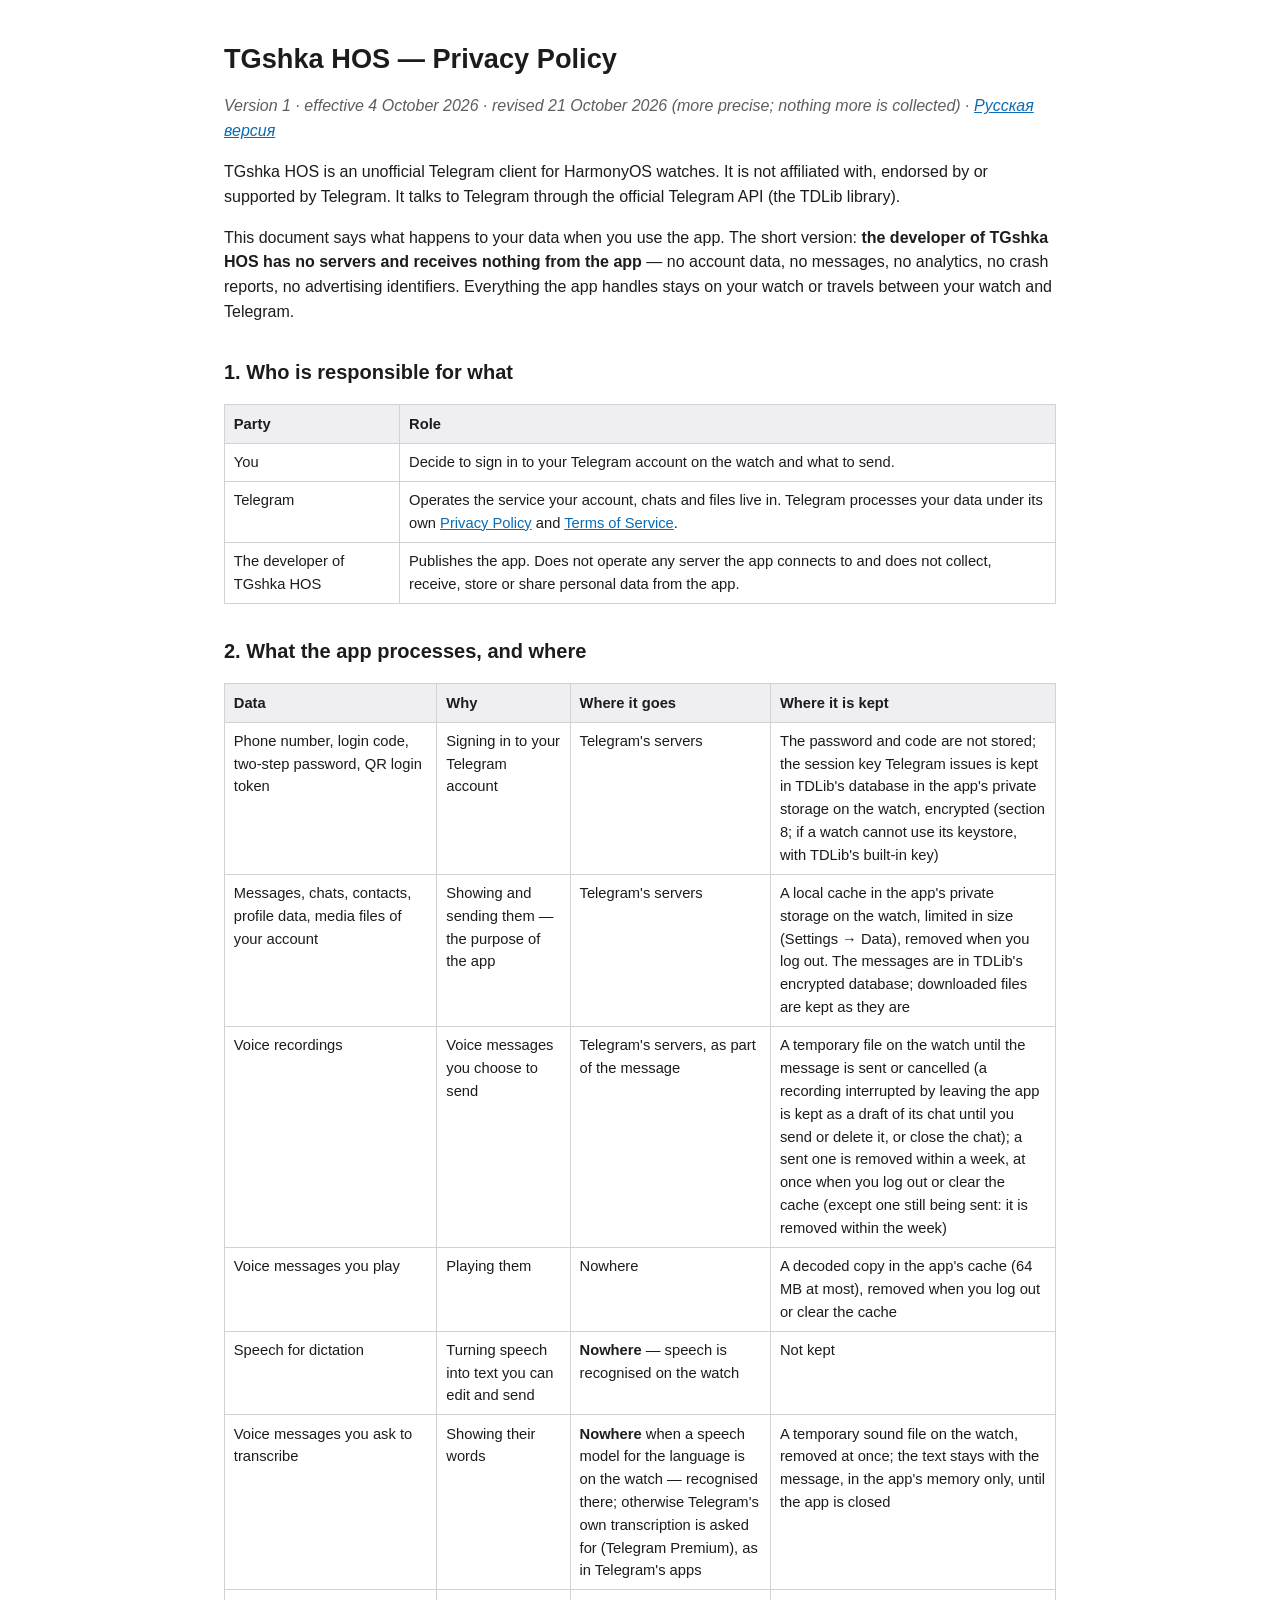
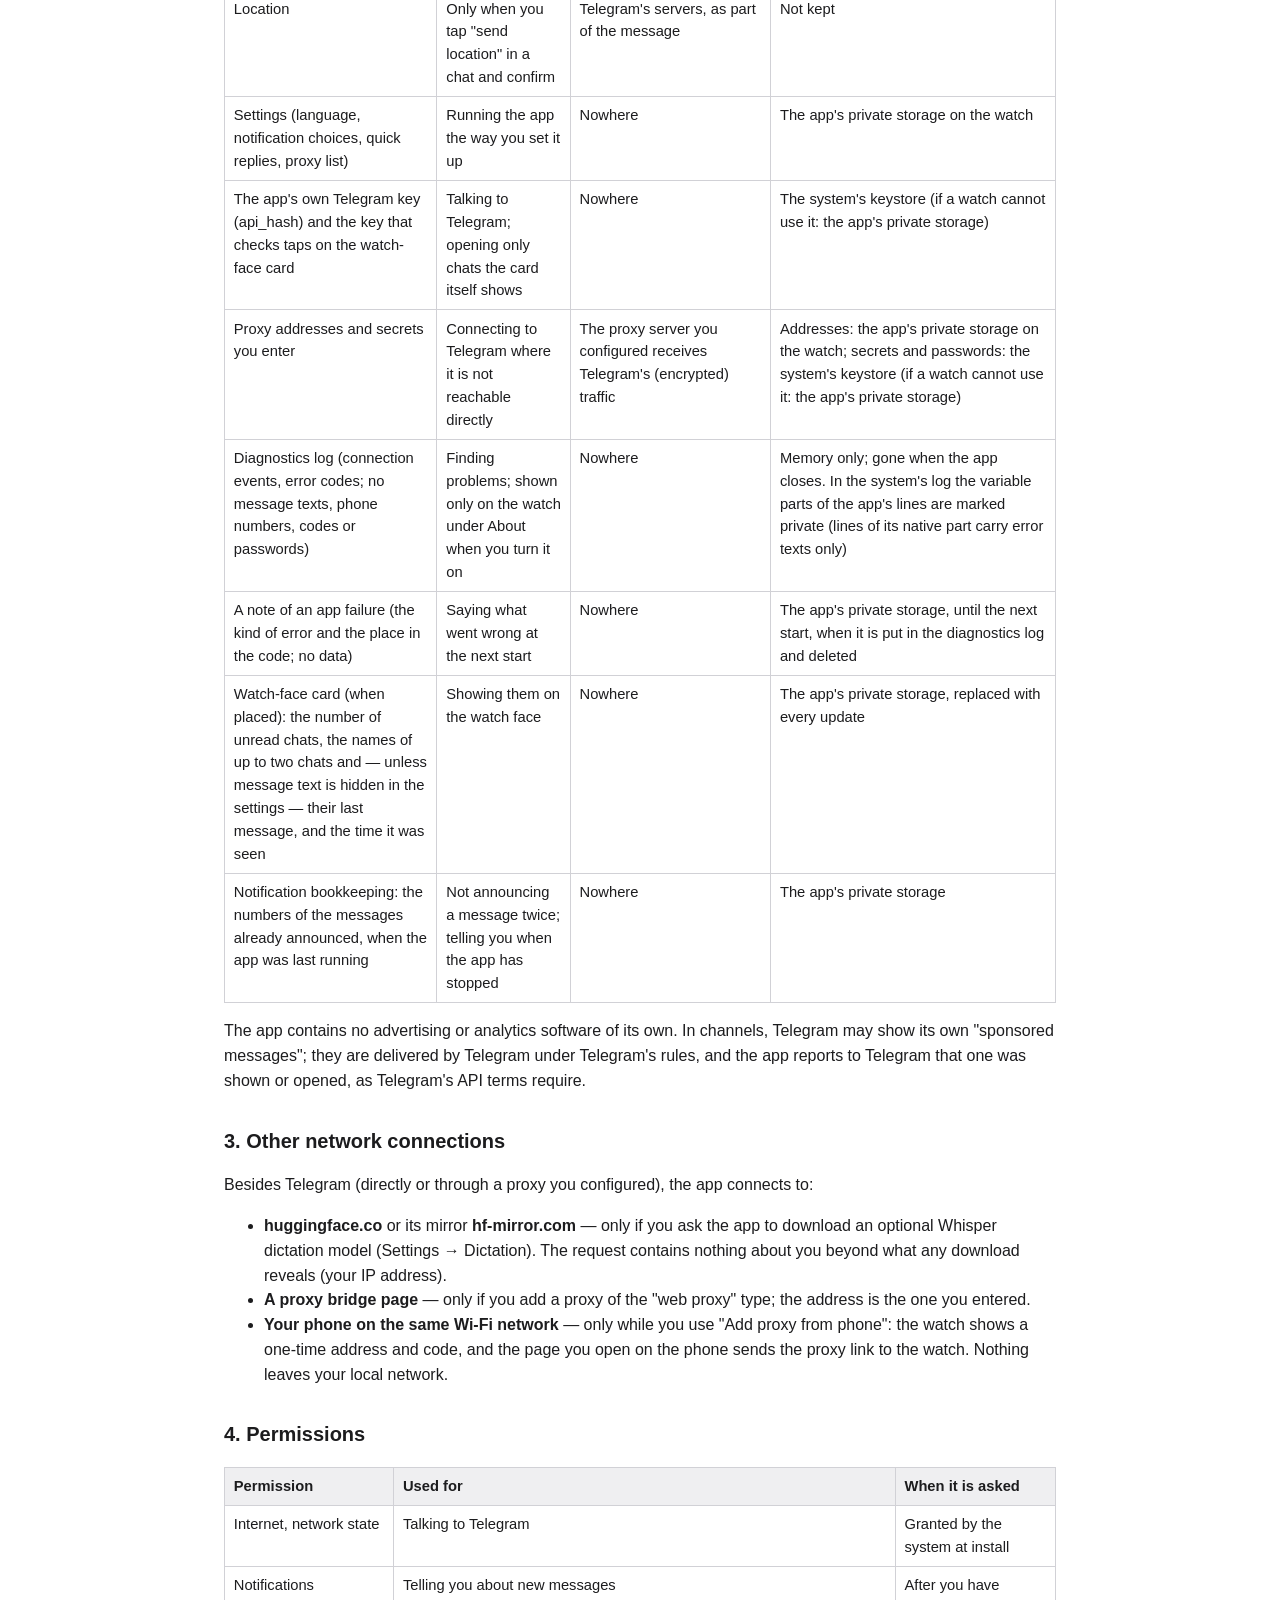
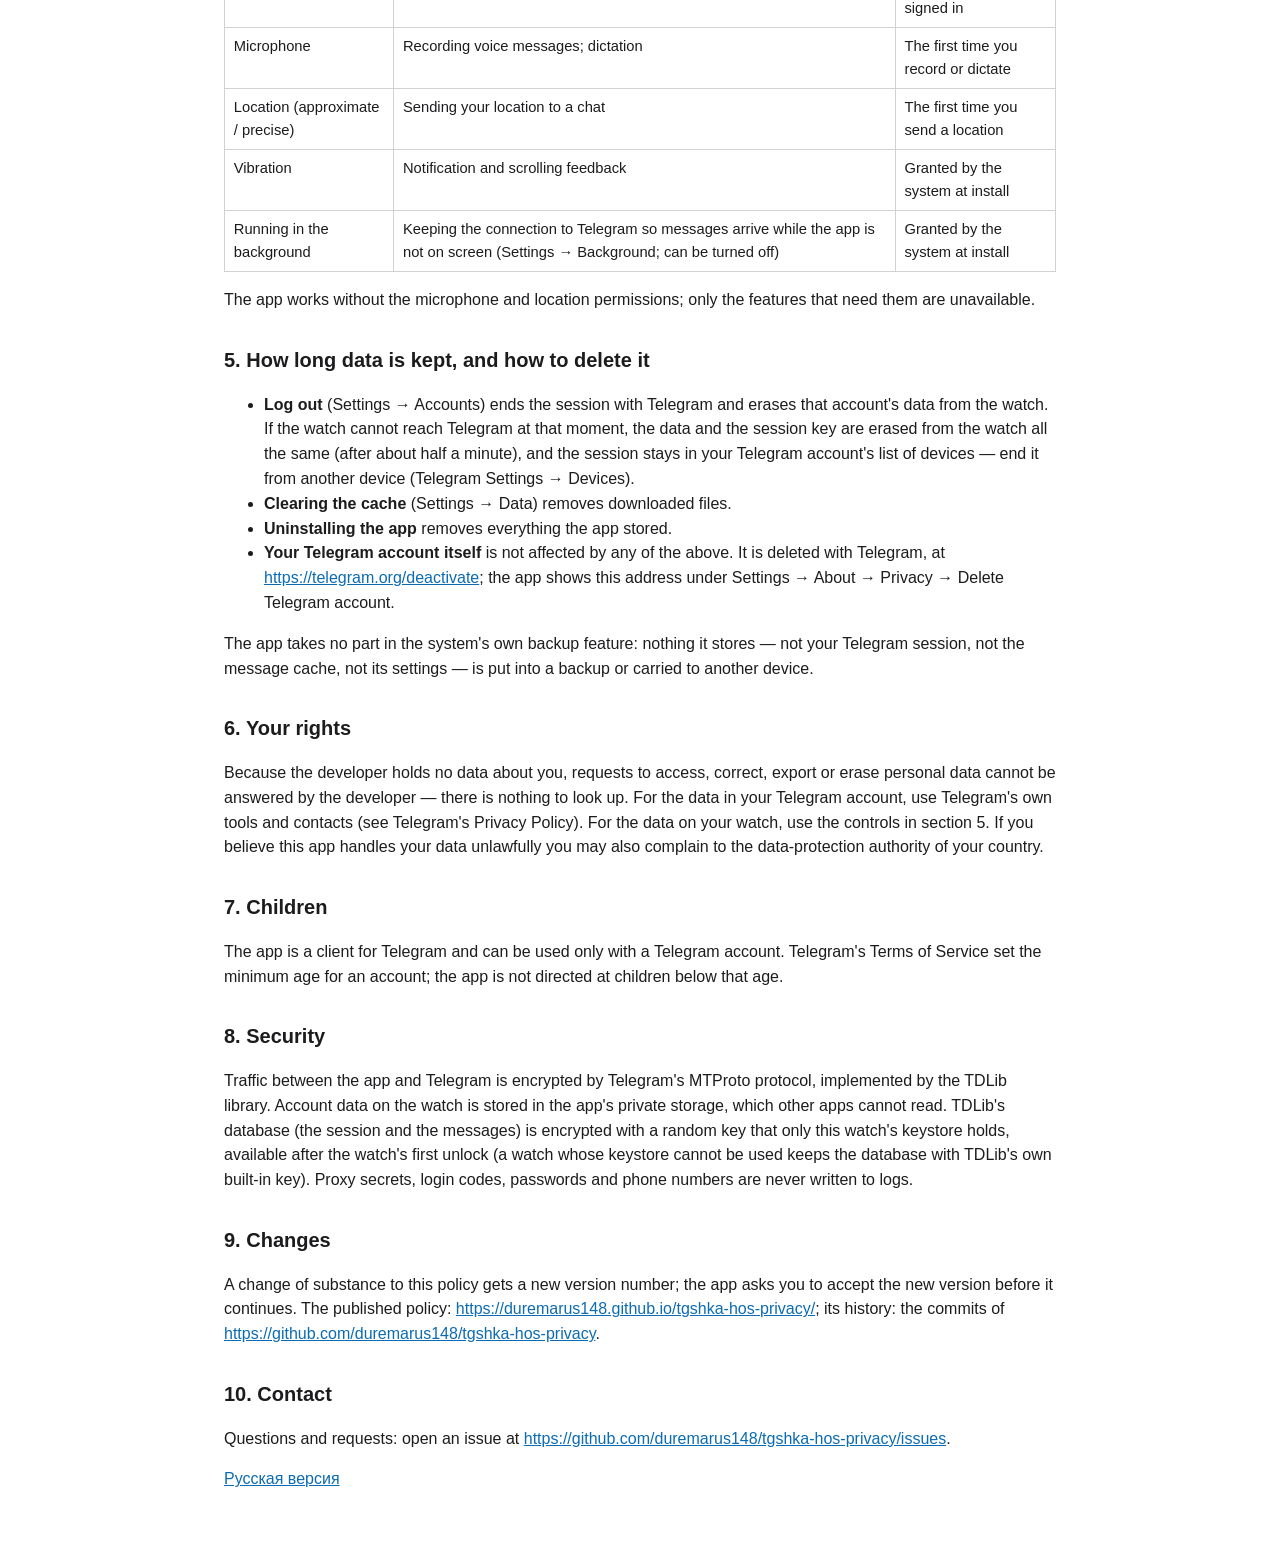
==== index.html @ d2ddaffc "Privacy policy of TGshka HOS, version 1 (revised 21 October 2026)" ====
<!doctype html>
<html lang="en">
<head>
<meta charset="utf-8">
<meta name="viewport" content="width=device-width, initial-scale=1">
<title>TGshka HOS — Privacy Policy</title>
<link rel="alternate" hreflang="ru" href="ru/">
<style>
:root { color-scheme: light dark; --fg: #1c1c1e; --bg: #ffffff; --muted: #5e5e62; --line: #d1d1d6; --link: #0b6bb3; }
@media (prefers-color-scheme: dark) { :root { --fg: #f2f2f7; --bg: #000000; --muted: #a0a0a5; --line: #3a3a3c; --link: #6ab3f3; } }
body { margin: 0; background: var(--bg); color: var(--fg); font: 16px/1.55 -apple-system, "Segoe UI", Roboto, "Noto Sans", sans-serif; }
main { max-width: 52rem; margin: 0 auto; padding: 1.5rem 1rem 3rem; }
h1 { font-size: 1.7rem; line-height: 1.25; } h2 { font-size: 1.25rem; margin-top: 2rem; }
a { color: var(--link); } .meta { color: var(--muted); }
.table { overflow-x: auto; } table { border-collapse: collapse; width: 100%; min-width: 34rem; font-size: 0.92rem; }
th, td { border: 1px solid var(--line); padding: 0.45rem 0.55rem; vertical-align: top; text-align: left; }
th { background: color-mix(in srgb, var(--line) 35%, transparent); }
</style>
</head>
<body>
<main>
<h1>TGshka HOS — Privacy Policy</h1>
<p class="meta"><em>Version 1 · effective 4 October 2026 · revised 21 October 2026 (more precise; nothing more is collected) · <a href="ru/">Русская версия</a></em></p>
<p>TGshka HOS is an unofficial Telegram client for HarmonyOS watches. It is not affiliated with, endorsed by or supported by Telegram. It talks to Telegram through the official Telegram API (the TDLib library).</p>
<p>This document says what happens to your data when you use the app. The short version: <strong>the developer of TGshka HOS has no servers and receives nothing from the app</strong> — no account data, no messages, no analytics, no crash reports, no advertising identifiers. Everything the app handles stays on your watch or travels between your watch and Telegram.</p>
<h2>1. Who is responsible for what</h2>
<div class="table"><table><thead><tr><th>Party</th><th>Role</th></tr></thead><tbody>
<tr><td>You</td><td>Decide to sign in to your Telegram account on the watch and what to send.</td></tr>
<tr><td>Telegram</td><td>Operates the service your account, chats and files live in. Telegram processes your data under its own <a href="https://telegram.org/privacy">Privacy Policy</a> and <a href="https://telegram.org/tos">Terms of Service</a>.</td></tr>
<tr><td>The developer of TGshka HOS</td><td>Publishes the app. Does not operate any server the app connects to and does not collect, receive, store or share personal data from the app.</td></tr>
</tbody></table></div>
<h2>2. What the app processes, and where</h2>
<div class="table"><table><thead><tr><th>Data</th><th>Why</th><th>Where it goes</th><th>Where it is kept</th></tr></thead><tbody>
<tr><td>Phone number, login code, two-step password, QR login token</td><td>Signing in to your Telegram account</td><td>Telegram's servers</td><td>The password and code are not stored; the session key Telegram issues is kept in TDLib's database in the app's private storage on the watch, encrypted (section 8; if a watch cannot use its keystore, with TDLib's built-in key)</td></tr>
<tr><td>Messages, chats, contacts, profile data, media files of your account</td><td>Showing and sending them — the purpose of the app</td><td>Telegram's servers</td><td>A local cache in the app's private storage on the watch, limited in size (Settings → Data), removed when you log out. The messages are in TDLib's encrypted database; downloaded files are kept as they are</td></tr>
<tr><td>Voice recordings</td><td>Voice messages you choose to send</td><td>Telegram's servers, as part of the message</td><td>A temporary file on the watch until the message is sent or cancelled (a recording interrupted by leaving the app is kept as a draft of its chat until you send or delete it, or close the chat); a sent one is removed within a week, at once when you log out or clear the cache (except one still being sent: it is removed within the week)</td></tr>
<tr><td>Voice messages you play</td><td>Playing them</td><td>Nowhere</td><td>A decoded copy in the app's cache (64 MB at most), removed when you log out or clear the cache</td></tr>
<tr><td>Speech for dictation</td><td>Turning speech into text you can edit and send</td><td><strong>Nowhere</strong> — speech is recognised on the watch</td><td>Not kept</td></tr>
<tr><td>Voice messages you ask to transcribe</td><td>Showing their words</td><td><strong>Nowhere</strong> when a speech model for the language is on the watch — recognised there; otherwise Telegram's own transcription is asked for (Telegram Premium), as in Telegram's apps</td><td>A temporary sound file on the watch, removed at once; the text stays with the message, in the app's memory only, until the app is closed</td></tr>
<tr><td>Location</td><td>Only when you tap "send location" in a chat and confirm</td><td>Telegram's servers, as part of the message</td><td>Not kept</td></tr>
<tr><td>Settings (language, notification choices, quick replies, proxy list)</td><td>Running the app the way you set it up</td><td>Nowhere</td><td>The app's private storage on the watch</td></tr>
<tr><td>The app's own Telegram key (api_hash) and the key that checks taps on the watch-face card</td><td>Talking to Telegram; opening only chats the card itself shows</td><td>Nowhere</td><td>The system's keystore (if a watch cannot use it: the app's private storage)</td></tr>
<tr><td>Proxy addresses and secrets you enter</td><td>Connecting to Telegram where it is not reachable directly</td><td>The proxy server you configured receives Telegram's (encrypted) traffic</td><td>Addresses: the app's private storage on the watch; secrets and passwords: the system's keystore (if a watch cannot use it: the app's private storage)</td></tr>
<tr><td>Diagnostics log (connection events, error codes; no message texts, phone numbers, codes or passwords)</td><td>Finding problems; shown only on the watch under About when you turn it on</td><td>Nowhere</td><td>Memory only; gone when the app closes. In the system's log the variable parts of the app's lines are marked private (lines of its native part carry error texts only)</td></tr>
<tr><td>A note of an app failure (the kind of error and the place in the code; no data)</td><td>Saying what went wrong at the next start</td><td>Nowhere</td><td>The app's private storage, until the next start, when it is put in the diagnostics log and deleted</td></tr>
<tr><td>Watch-face card (when placed): the number of unread chats, the names of up to two chats and — unless message text is hidden in the settings — their last message, and the time it was seen</td><td>Showing them on the watch face</td><td>Nowhere</td><td>The app's private storage, replaced with every update</td></tr>
<tr><td>Notification bookkeeping: the numbers of the messages already announced, when the app was last running</td><td>Not announcing a message twice; telling you when the app has stopped</td><td>Nowhere</td><td>The app's private storage</td></tr>
</tbody></table></div>
<p>The app contains no advertising or analytics software of its own. In channels, Telegram may show its own "sponsored messages"; they are delivered by Telegram under Telegram's rules, and the app reports to Telegram that one was shown or opened, as Telegram's API terms require.</p>
<h2>3. Other network connections</h2>
<p>Besides Telegram (directly or through a proxy you configured), the app connects to:</p>
<ul><li><strong>huggingface.co</strong> or its mirror <strong>hf-mirror.com</strong> — only if you ask the app to download an optional Whisper dictation model (Settings → Dictation). The request contains nothing about you beyond what any download reveals (your IP address).</li><li><strong>A proxy bridge page</strong> — only if you add a proxy of the "web proxy" type; the address is the one you entered.</li><li><strong>Your phone on the same Wi-Fi network</strong> — only while you use "Add proxy from phone": the watch shows a one-time address and code, and the page you open on the phone sends the proxy link to the watch. Nothing leaves your local network.</li></ul>
<h2>4. Permissions</h2>
<div class="table"><table><thead><tr><th>Permission</th><th>Used for</th><th>When it is asked</th></tr></thead><tbody>
<tr><td>Internet, network state</td><td>Talking to Telegram</td><td>Granted by the system at install</td></tr>
<tr><td>Notifications</td><td>Telling you about new messages</td><td>After you have signed in</td></tr>
<tr><td>Microphone</td><td>Recording voice messages; dictation</td><td>The first time you record or dictate</td></tr>
<tr><td>Location (approximate / precise)</td><td>Sending your location to a chat</td><td>The first time you send a location</td></tr>
<tr><td>Vibration</td><td>Notification and scrolling feedback</td><td>Granted by the system at install</td></tr>
<tr><td>Running in the background</td><td>Keeping the connection to Telegram so messages arrive while the app is not on screen (Settings → Background; can be turned off)</td><td>Granted by the system at install</td></tr>
</tbody></table></div>
<p>The app works without the microphone and location permissions; only the features that need them are unavailable.</p>
<h2>5. How long data is kept, and how to delete it</h2>
<ul><li><strong>Log out</strong> (Settings → Accounts) ends the session with Telegram and erases that account's data from the watch. If the watch cannot reach Telegram at that moment, the data and the session key are erased from the watch all the same (after about half a minute), and the session stays in your Telegram account's list of devices — end it from another device (Telegram Settings → Devices).</li><li><strong>Clearing the cache</strong> (Settings → Data) removes downloaded files.</li><li><strong>Uninstalling the app</strong> removes everything the app stored.</li><li><strong>Your Telegram account itself</strong> is not affected by any of the above. It is deleted with Telegram, at <a href="https://telegram.org/deactivate">https://telegram.org/deactivate</a>; the app shows this address under Settings → About → Privacy → Delete Telegram account.</li></ul>
<p>The app takes no part in the system's own backup feature: nothing it stores — not your Telegram session, not the message cache, not its settings — is put into a backup or carried to another device.</p>
<h2>6. Your rights</h2>
<p>Because the developer holds no data about you, requests to access, correct, export or erase personal data cannot be answered by the developer — there is nothing to look up. For the data in your Telegram account, use Telegram's own tools and contacts (see Telegram's Privacy Policy). For the data on your watch, use the controls in section 5. If you believe this app handles your data unlawfully you may also complain to the data-protection authority of your country.</p>
<h2>7. Children</h2>
<p>The app is a client for Telegram and can be used only with a Telegram account. Telegram's Terms of Service set the minimum age for an account; the app is not directed at children below that age.</p>
<h2>8. Security</h2>
<p>Traffic between the app and Telegram is encrypted by Telegram's MTProto protocol, implemented by the TDLib library. Account data on the watch is stored in the app's private storage, which other apps cannot read. TDLib's database (the session and the messages) is encrypted with a random key that only this watch's keystore holds, available after the watch's first unlock (a watch whose keystore cannot be used keeps the database with TDLib's own built-in key). Proxy secrets, login codes, passwords and phone numbers are never written to logs.</p>
<h2>9. Changes</h2>
<p>A change of substance to this policy gets a new version number; the app asks you to accept the new version before it continues. The published policy: <a href="https://duremarus148.github.io/tgshka-hos-privacy/">https://duremarus148.github.io/tgshka-hos-privacy/</a>; its history: the commits of <a href="https://github.com/duremarus148/tgshka-hos-privacy">https://github.com/duremarus148/tgshka-hos-privacy</a>.</p>
<h2>10. Contact</h2>
<p>Questions and requests: open an issue at <a href="https://github.com/duremarus148/tgshka-hos-privacy/issues">https://github.com/duremarus148/tgshka-hos-privacy/issues</a>.</p>
<p class="meta"><a href="ru/">Русская версия</a></p>
</main>
</body>
</html>
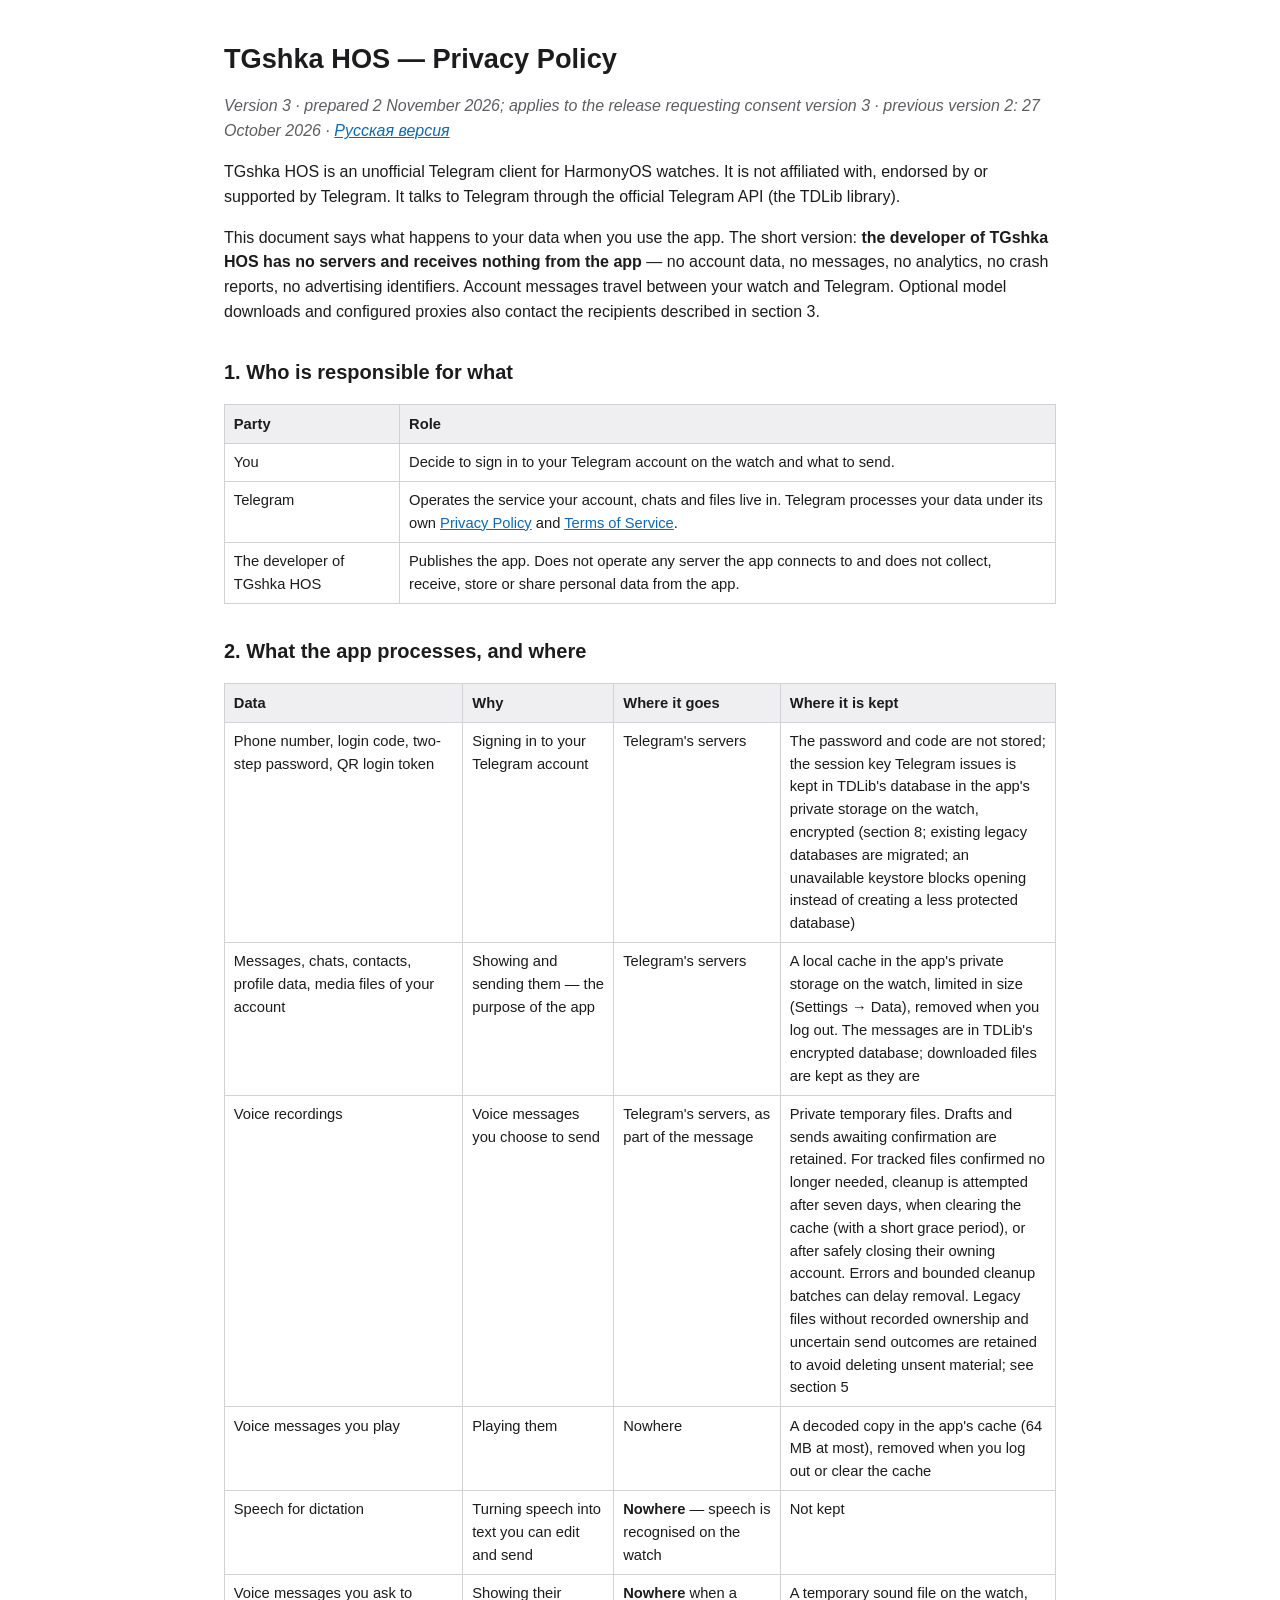
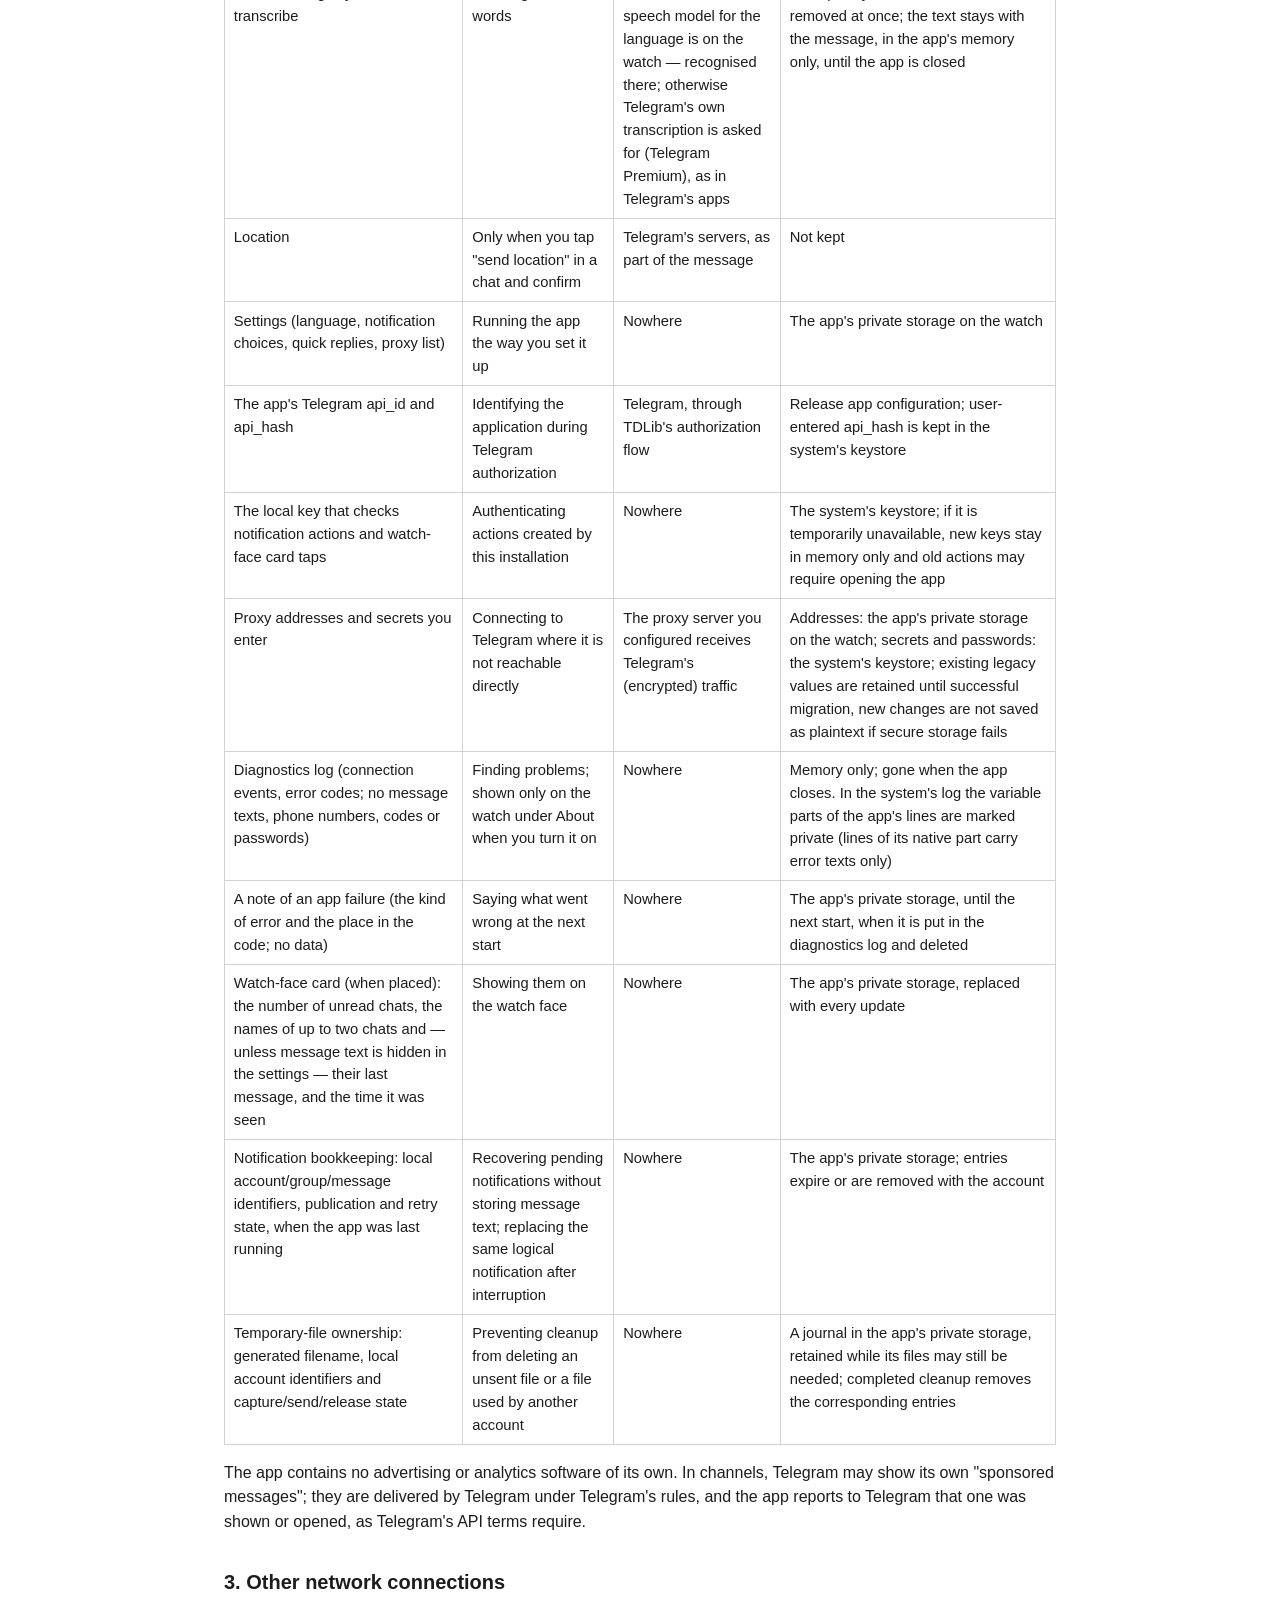
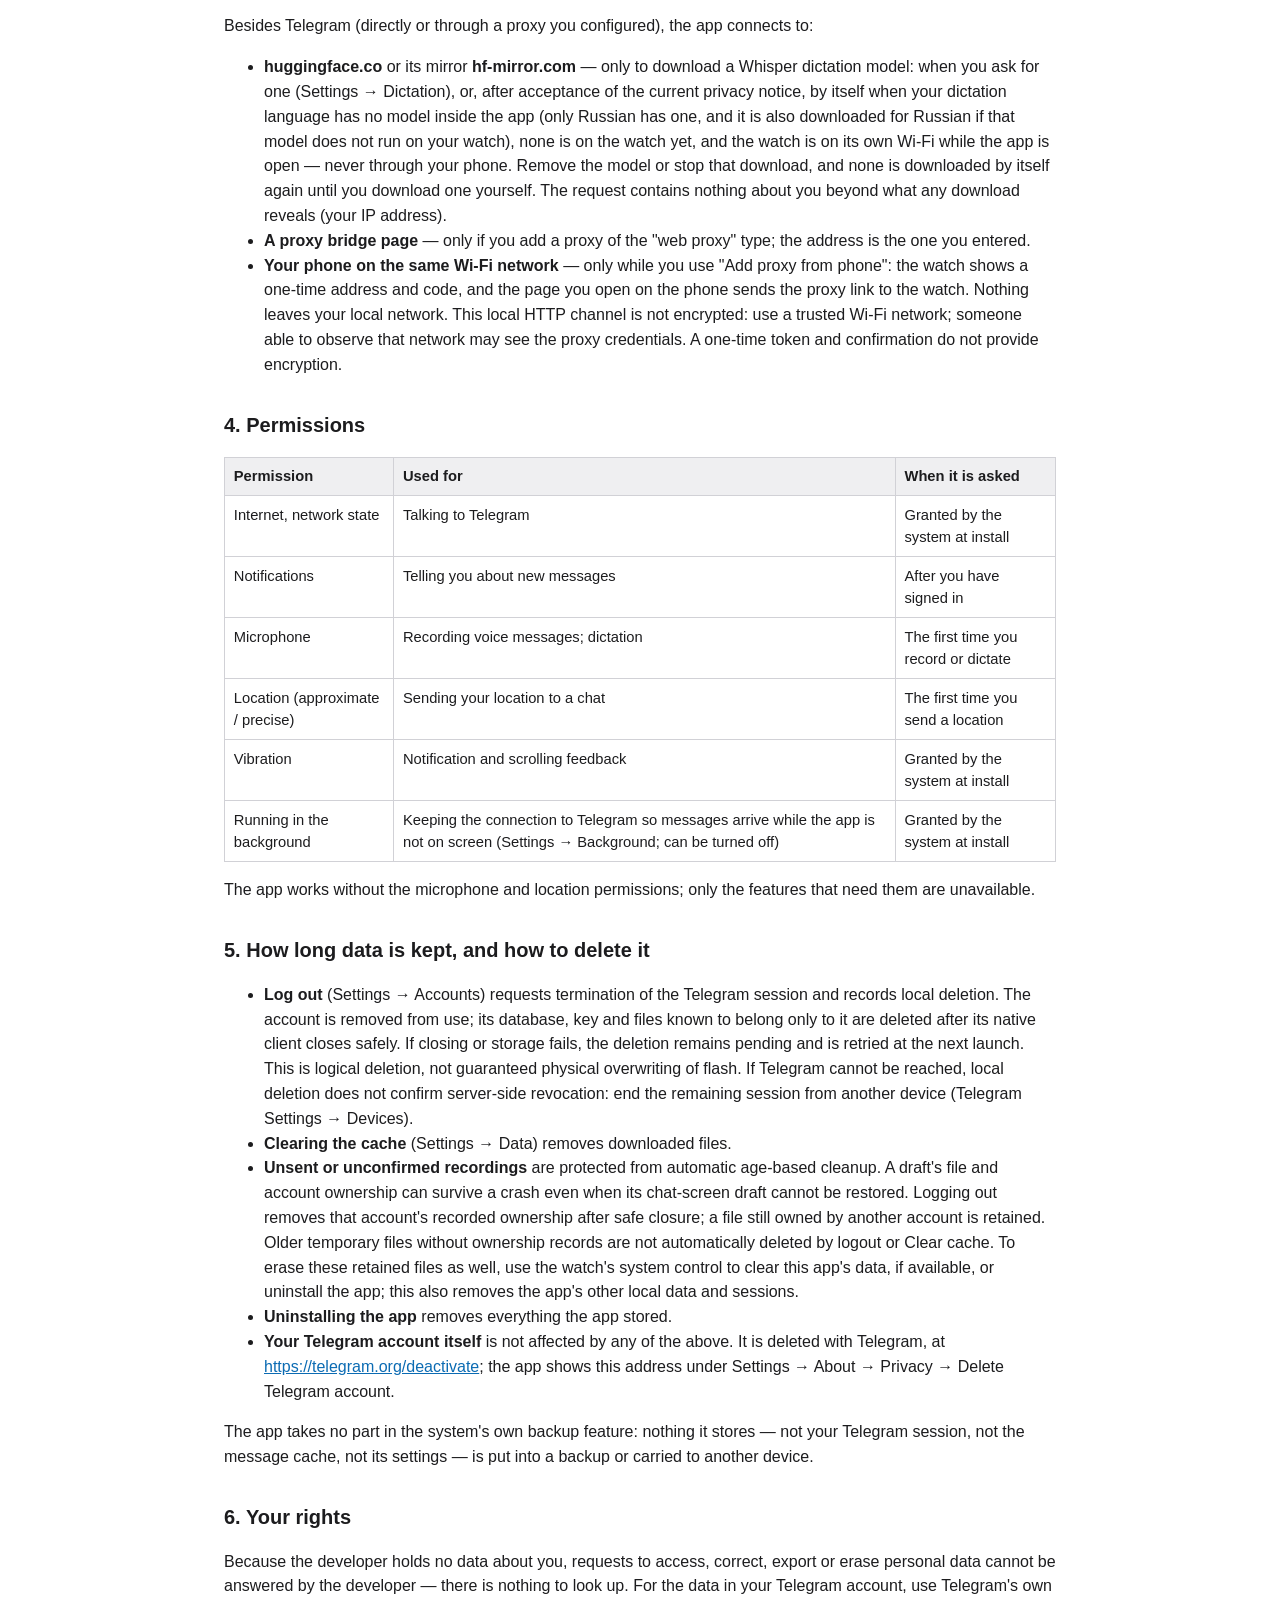
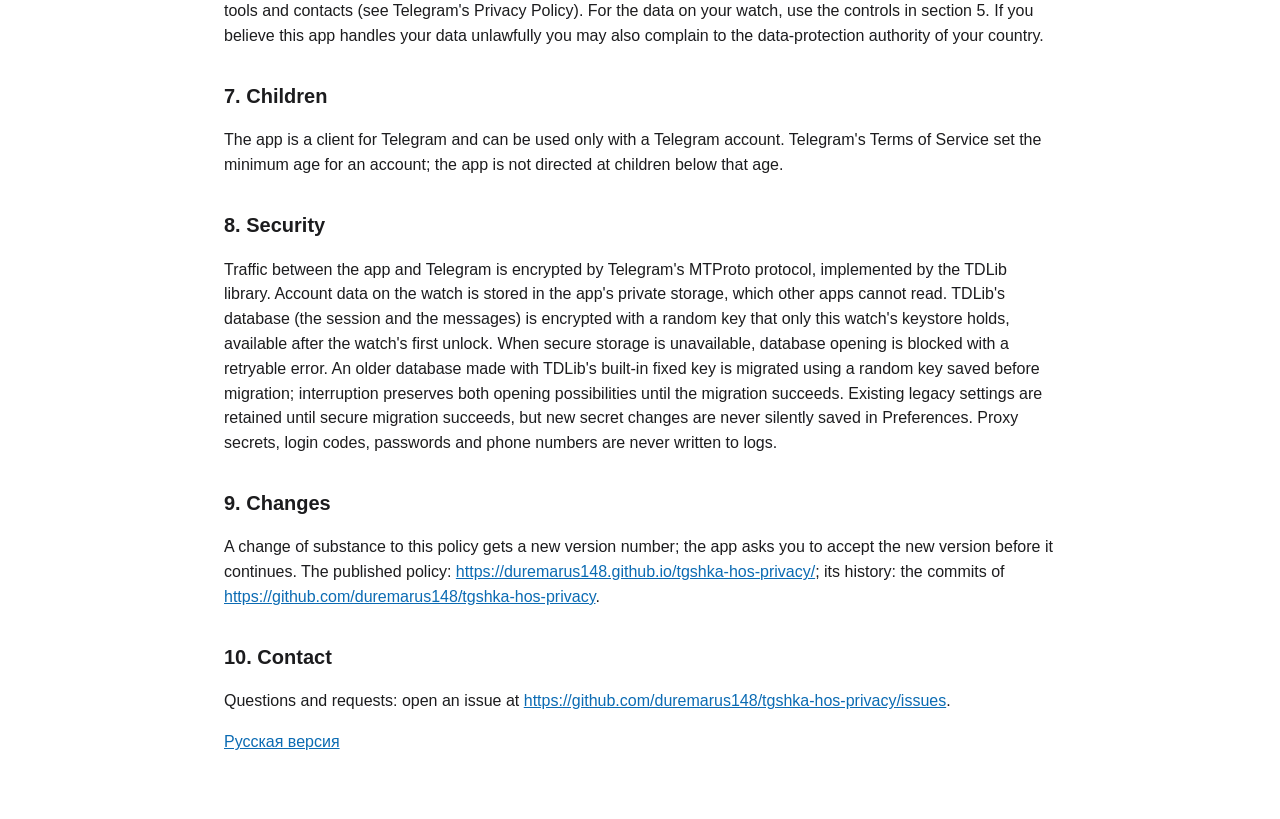
==== commit a0dcf0e2: "docs: align public privacy policy with canonical app version 3 Separate Telegram authentication data" ====
--- a/index.html
+++ b/index.html
@@ -20,9 +20,9 @@
 <body>
 <main>
 <h1>TGshka HOS — Privacy Policy</h1>
-<p class="meta"><em>Version 1 · effective 4 October 2026 · revised 21 October 2026 (more precise; nothing more is collected) · <a href="ru/">Русская версия</a></em></p>
+<p class="meta"><em>Version 3 · prepared 2 November 2026; applies to the release requesting consent version 3 · previous version 2: 27 October 2026 · <a href="ru/">Русская версия</a></em></p>
 <p>TGshka HOS is an unofficial Telegram client for HarmonyOS watches. It is not affiliated with, endorsed by or supported by Telegram. It talks to Telegram through the official Telegram API (the TDLib library).</p>
-<p>This document says what happens to your data when you use the app. The short version: <strong>the developer of TGshka HOS has no servers and receives nothing from the app</strong> — no account data, no messages, no analytics, no crash reports, no advertising identifiers. Everything the app handles stays on your watch or travels between your watch and Telegram.</p>
+<p>This document says what happens to your data when you use the app. The short version: <strong>the developer of TGshka HOS has no servers and receives nothing from the app</strong> — no account data, no messages, no analytics, no crash reports, no advertising identifiers. Account messages travel between your watch and Telegram. Optional model downloads and configured proxies also contact the recipients described in section 3.</p>
 <h2>1. Who is responsible for what</h2>
 <div class="table"><table><thead><tr><th>Party</th><th>Role</th></tr></thead><tbody>
 <tr><td>You</td><td>Decide to sign in to your Telegram account on the watch and what to send.</td></tr>
@@ -31,25 +31,27 @@
 </tbody></table></div>
 <h2>2. What the app processes, and where</h2>
 <div class="table"><table><thead><tr><th>Data</th><th>Why</th><th>Where it goes</th><th>Where it is kept</th></tr></thead><tbody>
-<tr><td>Phone number, login code, two-step password, QR login token</td><td>Signing in to your Telegram account</td><td>Telegram's servers</td><td>The password and code are not stored; the session key Telegram issues is kept in TDLib's database in the app's private storage on the watch, encrypted (section 8; if a watch cannot use its keystore, with TDLib's built-in key)</td></tr>
+<tr><td>Phone number, login code, two-step password, QR login token</td><td>Signing in to your Telegram account</td><td>Telegram's servers</td><td>The password and code are not stored; the session key Telegram issues is kept in TDLib's database in the app's private storage on the watch, encrypted (section 8; existing legacy databases are migrated; an unavailable keystore blocks opening instead of creating a less protected database)</td></tr>
 <tr><td>Messages, chats, contacts, profile data, media files of your account</td><td>Showing and sending them — the purpose of the app</td><td>Telegram's servers</td><td>A local cache in the app's private storage on the watch, limited in size (Settings → Data), removed when you log out. The messages are in TDLib's encrypted database; downloaded files are kept as they are</td></tr>
-<tr><td>Voice recordings</td><td>Voice messages you choose to send</td><td>Telegram's servers, as part of the message</td><td>A temporary file on the watch until the message is sent or cancelled (a recording interrupted by leaving the app is kept as a draft of its chat until you send or delete it, or close the chat); a sent one is removed within a week, at once when you log out or clear the cache (except one still being sent: it is removed within the week)</td></tr>
+<tr><td>Voice recordings</td><td>Voice messages you choose to send</td><td>Telegram's servers, as part of the message</td><td>Private temporary files. Drafts and sends awaiting confirmation are retained. For tracked files confirmed no longer needed, cleanup is attempted after seven days, when clearing the cache (with a short grace period), or after safely closing their owning account. Errors and bounded cleanup batches can delay removal. Legacy files without recorded ownership and uncertain send outcomes are retained to avoid deleting unsent material; see section 5</td></tr>
 <tr><td>Voice messages you play</td><td>Playing them</td><td>Nowhere</td><td>A decoded copy in the app's cache (64 MB at most), removed when you log out or clear the cache</td></tr>
 <tr><td>Speech for dictation</td><td>Turning speech into text you can edit and send</td><td><strong>Nowhere</strong> — speech is recognised on the watch</td><td>Not kept</td></tr>
 <tr><td>Voice messages you ask to transcribe</td><td>Showing their words</td><td><strong>Nowhere</strong> when a speech model for the language is on the watch — recognised there; otherwise Telegram's own transcription is asked for (Telegram Premium), as in Telegram's apps</td><td>A temporary sound file on the watch, removed at once; the text stays with the message, in the app's memory only, until the app is closed</td></tr>
 <tr><td>Location</td><td>Only when you tap "send location" in a chat and confirm</td><td>Telegram's servers, as part of the message</td><td>Not kept</td></tr>
 <tr><td>Settings (language, notification choices, quick replies, proxy list)</td><td>Running the app the way you set it up</td><td>Nowhere</td><td>The app's private storage on the watch</td></tr>
-<tr><td>The app's own Telegram key (api_hash) and the key that checks taps on the watch-face card</td><td>Talking to Telegram; opening only chats the card itself shows</td><td>Nowhere</td><td>The system's keystore (if a watch cannot use it: the app's private storage)</td></tr>
-<tr><td>Proxy addresses and secrets you enter</td><td>Connecting to Telegram where it is not reachable directly</td><td>The proxy server you configured receives Telegram's (encrypted) traffic</td><td>Addresses: the app's private storage on the watch; secrets and passwords: the system's keystore (if a watch cannot use it: the app's private storage)</td></tr>
+<tr><td>The app's Telegram api_id and api_hash</td><td>Identifying the application during Telegram authorization</td><td>Telegram, through TDLib's authorization flow</td><td>Release app configuration; user-entered api_hash is kept in the system's keystore</td></tr>
+<tr><td>The local key that checks notification actions and watch-face card taps</td><td>Authenticating actions created by this installation</td><td>Nowhere</td><td>The system's keystore; if it is temporarily unavailable, new keys stay in memory only and old actions may require opening the app</td></tr>
+<tr><td>Proxy addresses and secrets you enter</td><td>Connecting to Telegram where it is not reachable directly</td><td>The proxy server you configured receives Telegram's (encrypted) traffic</td><td>Addresses: the app's private storage on the watch; secrets and passwords: the system's keystore; existing legacy values are retained until successful migration, new changes are not saved as plaintext if secure storage fails</td></tr>
 <tr><td>Diagnostics log (connection events, error codes; no message texts, phone numbers, codes or passwords)</td><td>Finding problems; shown only on the watch under About when you turn it on</td><td>Nowhere</td><td>Memory only; gone when the app closes. In the system's log the variable parts of the app's lines are marked private (lines of its native part carry error texts only)</td></tr>
 <tr><td>A note of an app failure (the kind of error and the place in the code; no data)</td><td>Saying what went wrong at the next start</td><td>Nowhere</td><td>The app's private storage, until the next start, when it is put in the diagnostics log and deleted</td></tr>
 <tr><td>Watch-face card (when placed): the number of unread chats, the names of up to two chats and — unless message text is hidden in the settings — their last message, and the time it was seen</td><td>Showing them on the watch face</td><td>Nowhere</td><td>The app's private storage, replaced with every update</td></tr>
-<tr><td>Notification bookkeeping: the numbers of the messages already announced, when the app was last running</td><td>Not announcing a message twice; telling you when the app has stopped</td><td>Nowhere</td><td>The app's private storage</td></tr>
+<tr><td>Notification bookkeeping: local account/group/message identifiers, publication and retry state, when the app was last running</td><td>Recovering pending notifications without storing message text; replacing the same logical notification after interruption</td><td>Nowhere</td><td>The app's private storage; entries expire or are removed with the account</td></tr>
+<tr><td>Temporary-file ownership: generated filename, local account identifiers and capture/send/release state</td><td>Preventing cleanup from deleting an unsent file or a file used by another account</td><td>Nowhere</td><td>A journal in the app's private storage, retained while its files may still be needed; completed cleanup removes the corresponding entries</td></tr>
 </tbody></table></div>
 <p>The app contains no advertising or analytics software of its own. In channels, Telegram may show its own "sponsored messages"; they are delivered by Telegram under Telegram's rules, and the app reports to Telegram that one was shown or opened, as Telegram's API terms require.</p>
 <h2>3. Other network connections</h2>
 <p>Besides Telegram (directly or through a proxy you configured), the app connects to:</p>
-<ul><li><strong>huggingface.co</strong> or its mirror <strong>hf-mirror.com</strong> — only if you ask the app to download an optional Whisper dictation model (Settings → Dictation). The request contains nothing about you beyond what any download reveals (your IP address).</li><li><strong>A proxy bridge page</strong> — only if you add a proxy of the "web proxy" type; the address is the one you entered.</li><li><strong>Your phone on the same Wi-Fi network</strong> — only while you use "Add proxy from phone": the watch shows a one-time address and code, and the page you open on the phone sends the proxy link to the watch. Nothing leaves your local network.</li></ul>
+<ul><li><strong>huggingface.co</strong> or its mirror <strong>hf-mirror.com</strong> — only to download a Whisper dictation model: when you ask for one (Settings → Dictation), or, after acceptance of the current privacy notice, by itself when your dictation language has no model inside the app (only Russian has one, and it is also downloaded for Russian if that model does not run on your watch), none is on the watch yet, and the watch is on its own Wi‑Fi while the app is open — never through your phone. Remove the model or stop that download, and none is downloaded by itself again until you download one yourself. The request contains nothing about you beyond what any download reveals (your IP address).</li><li><strong>A proxy bridge page</strong> — only if you add a proxy of the "web proxy" type; the address is the one you entered.</li><li><strong>Your phone on the same Wi-Fi network</strong> — only while you use "Add proxy from phone": the watch shows a one-time address and code, and the page you open on the phone sends the proxy link to the watch. Nothing leaves your local network. This local HTTP channel is not encrypted: use a trusted Wi-Fi network; someone able to observe that network may see the proxy credentials. A one-time token and confirmation do not provide encryption.</li></ul>
 <h2>4. Permissions</h2>
 <div class="table"><table><thead><tr><th>Permission</th><th>Used for</th><th>When it is asked</th></tr></thead><tbody>
 <tr><td>Internet, network state</td><td>Talking to Telegram</td><td>Granted by the system at install</td></tr>
@@ -61,14 +63,14 @@
 </tbody></table></div>
 <p>The app works without the microphone and location permissions; only the features that need them are unavailable.</p>
 <h2>5. How long data is kept, and how to delete it</h2>
-<ul><li><strong>Log out</strong> (Settings → Accounts) ends the session with Telegram and erases that account's data from the watch. If the watch cannot reach Telegram at that moment, the data and the session key are erased from the watch all the same (after about half a minute), and the session stays in your Telegram account's list of devices — end it from another device (Telegram Settings → Devices).</li><li><strong>Clearing the cache</strong> (Settings → Data) removes downloaded files.</li><li><strong>Uninstalling the app</strong> removes everything the app stored.</li><li><strong>Your Telegram account itself</strong> is not affected by any of the above. It is deleted with Telegram, at <a href="https://telegram.org/deactivate">https://telegram.org/deactivate</a>; the app shows this address under Settings → About → Privacy → Delete Telegram account.</li></ul>
+<ul><li><strong>Log out</strong> (Settings → Accounts) requests termination of the Telegram session and records local deletion. The account is removed from use; its database, key and files known to belong only to it are deleted after its native client closes safely. If closing or storage fails, the deletion remains pending and is retried at the next launch. This is logical deletion, not guaranteed physical overwriting of flash. If Telegram cannot be reached, local deletion does not confirm server-side revocation: end the remaining session from another device (Telegram Settings → Devices).</li><li><strong>Clearing the cache</strong> (Settings → Data) removes downloaded files.</li><li><strong>Unsent or unconfirmed recordings</strong> are protected from automatic age-based cleanup. A draft's file and account ownership can survive a crash even when its chat-screen draft cannot be restored. Logging out removes that account's recorded ownership after safe closure; a file still owned by another account is retained. Older temporary files without ownership records are not automatically deleted by logout or Clear cache. To erase these retained files as well, use the watch's system control to clear this app's data, if available, or uninstall the app; this also removes the app's other local data and sessions.</li><li><strong>Uninstalling the app</strong> removes everything the app stored.</li><li><strong>Your Telegram account itself</strong> is not affected by any of the above. It is deleted with Telegram, at <a href="https://telegram.org/deactivate">https://telegram.org/deactivate</a>; the app shows this address under Settings → About → Privacy → Delete Telegram account.</li></ul>
 <p>The app takes no part in the system's own backup feature: nothing it stores — not your Telegram session, not the message cache, not its settings — is put into a backup or carried to another device.</p>
 <h2>6. Your rights</h2>
 <p>Because the developer holds no data about you, requests to access, correct, export or erase personal data cannot be answered by the developer — there is nothing to look up. For the data in your Telegram account, use Telegram's own tools and contacts (see Telegram's Privacy Policy). For the data on your watch, use the controls in section 5. If you believe this app handles your data unlawfully you may also complain to the data-protection authority of your country.</p>
 <h2>7. Children</h2>
 <p>The app is a client for Telegram and can be used only with a Telegram account. Telegram's Terms of Service set the minimum age for an account; the app is not directed at children below that age.</p>
 <h2>8. Security</h2>
-<p>Traffic between the app and Telegram is encrypted by Telegram's MTProto protocol, implemented by the TDLib library. Account data on the watch is stored in the app's private storage, which other apps cannot read. TDLib's database (the session and the messages) is encrypted with a random key that only this watch's keystore holds, available after the watch's first unlock (a watch whose keystore cannot be used keeps the database with TDLib's own built-in key). Proxy secrets, login codes, passwords and phone numbers are never written to logs.</p>
+<p>Traffic between the app and Telegram is encrypted by Telegram's MTProto protocol, implemented by the TDLib library. Account data on the watch is stored in the app's private storage, which other apps cannot read. TDLib's database (the session and the messages) is encrypted with a random key that only this watch's keystore holds, available after the watch's first unlock. When secure storage is unavailable, database opening is blocked with a retryable error. An older database made with TDLib's built-in fixed key is migrated using a random key saved before migration; interruption preserves both opening possibilities until the migration succeeds. Existing legacy settings are retained until secure migration succeeds, but new secret changes are never silently saved in Preferences. Proxy secrets, login codes, passwords and phone numbers are never written to logs.</p>
 <h2>9. Changes</h2>
 <p>A change of substance to this policy gets a new version number; the app asks you to accept the new version before it continues. The published policy: <a href="https://duremarus148.github.io/tgshka-hos-privacy/">https://duremarus148.github.io/tgshka-hos-privacy/</a>; its history: the commits of <a href="https://github.com/duremarus148/tgshka-hos-privacy">https://github.com/duremarus148/tgshka-hos-privacy</a>.</p>
 <h2>10. Contact</h2>
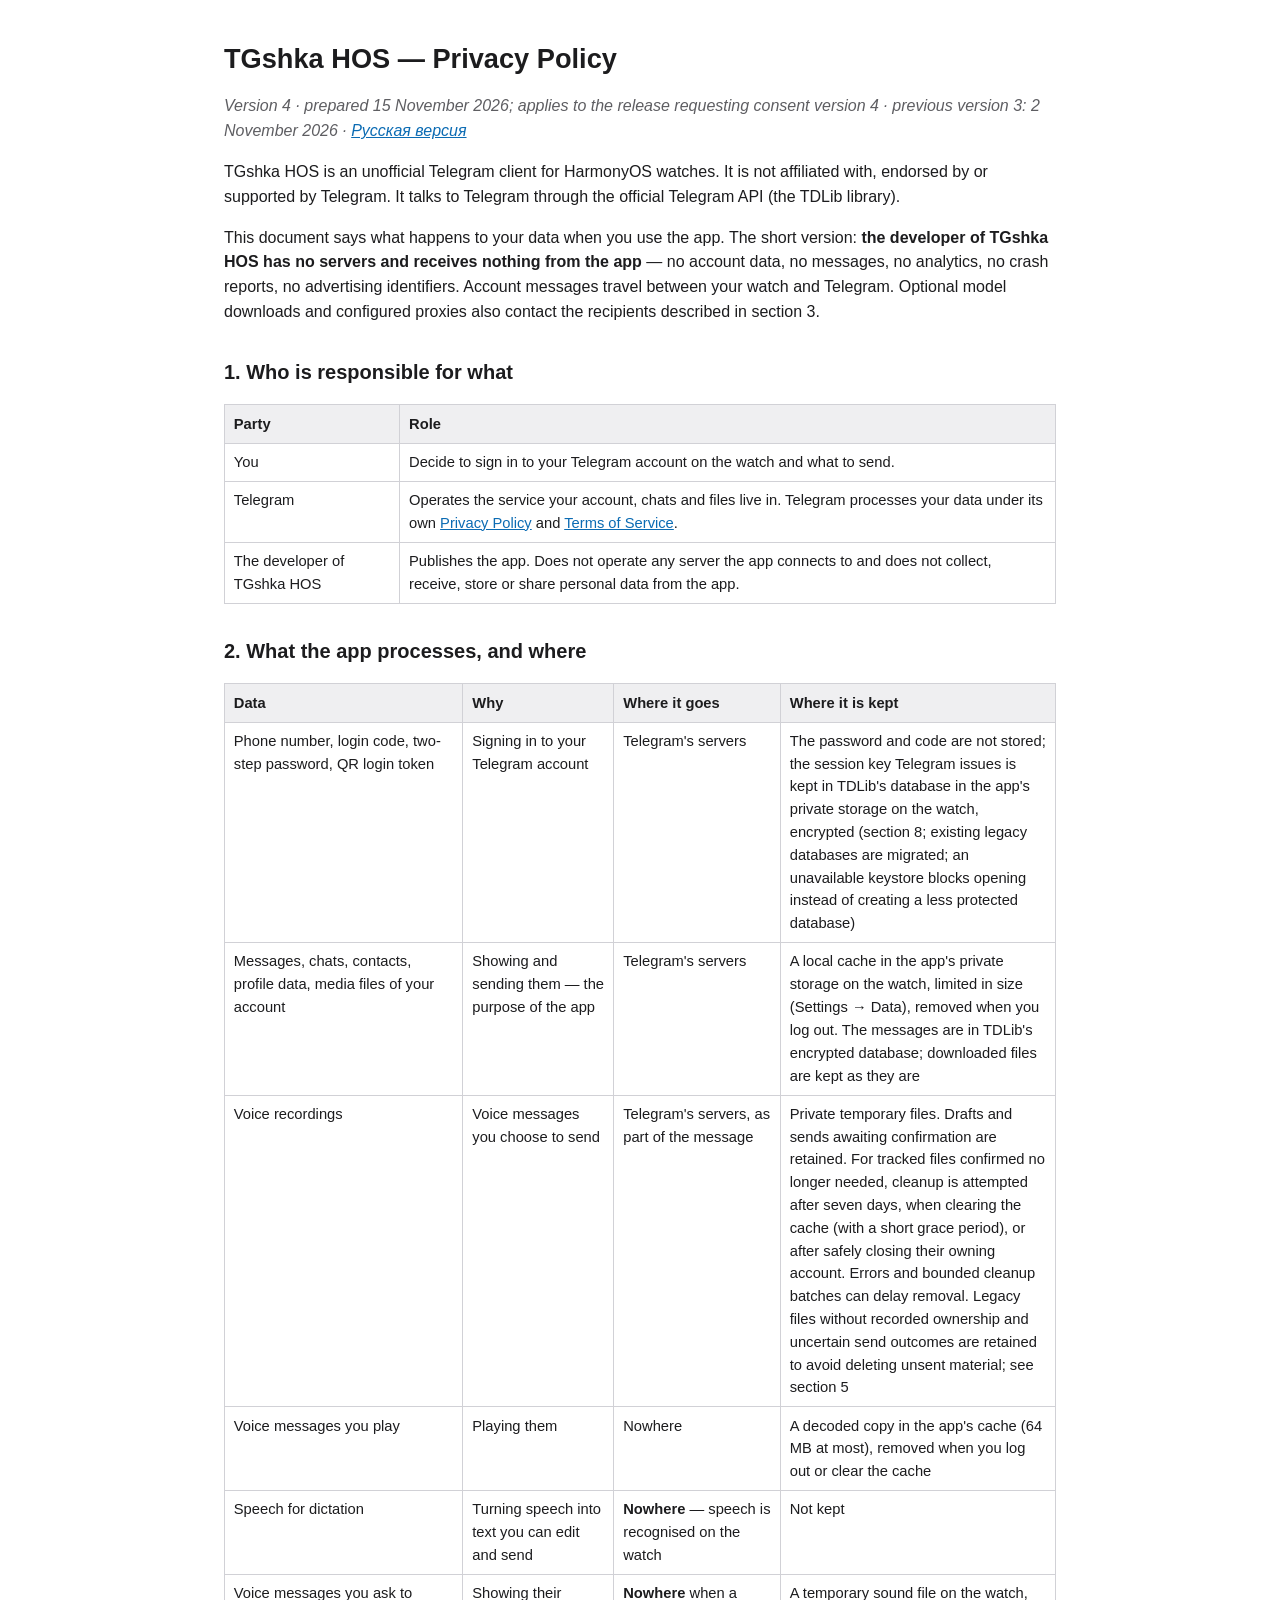
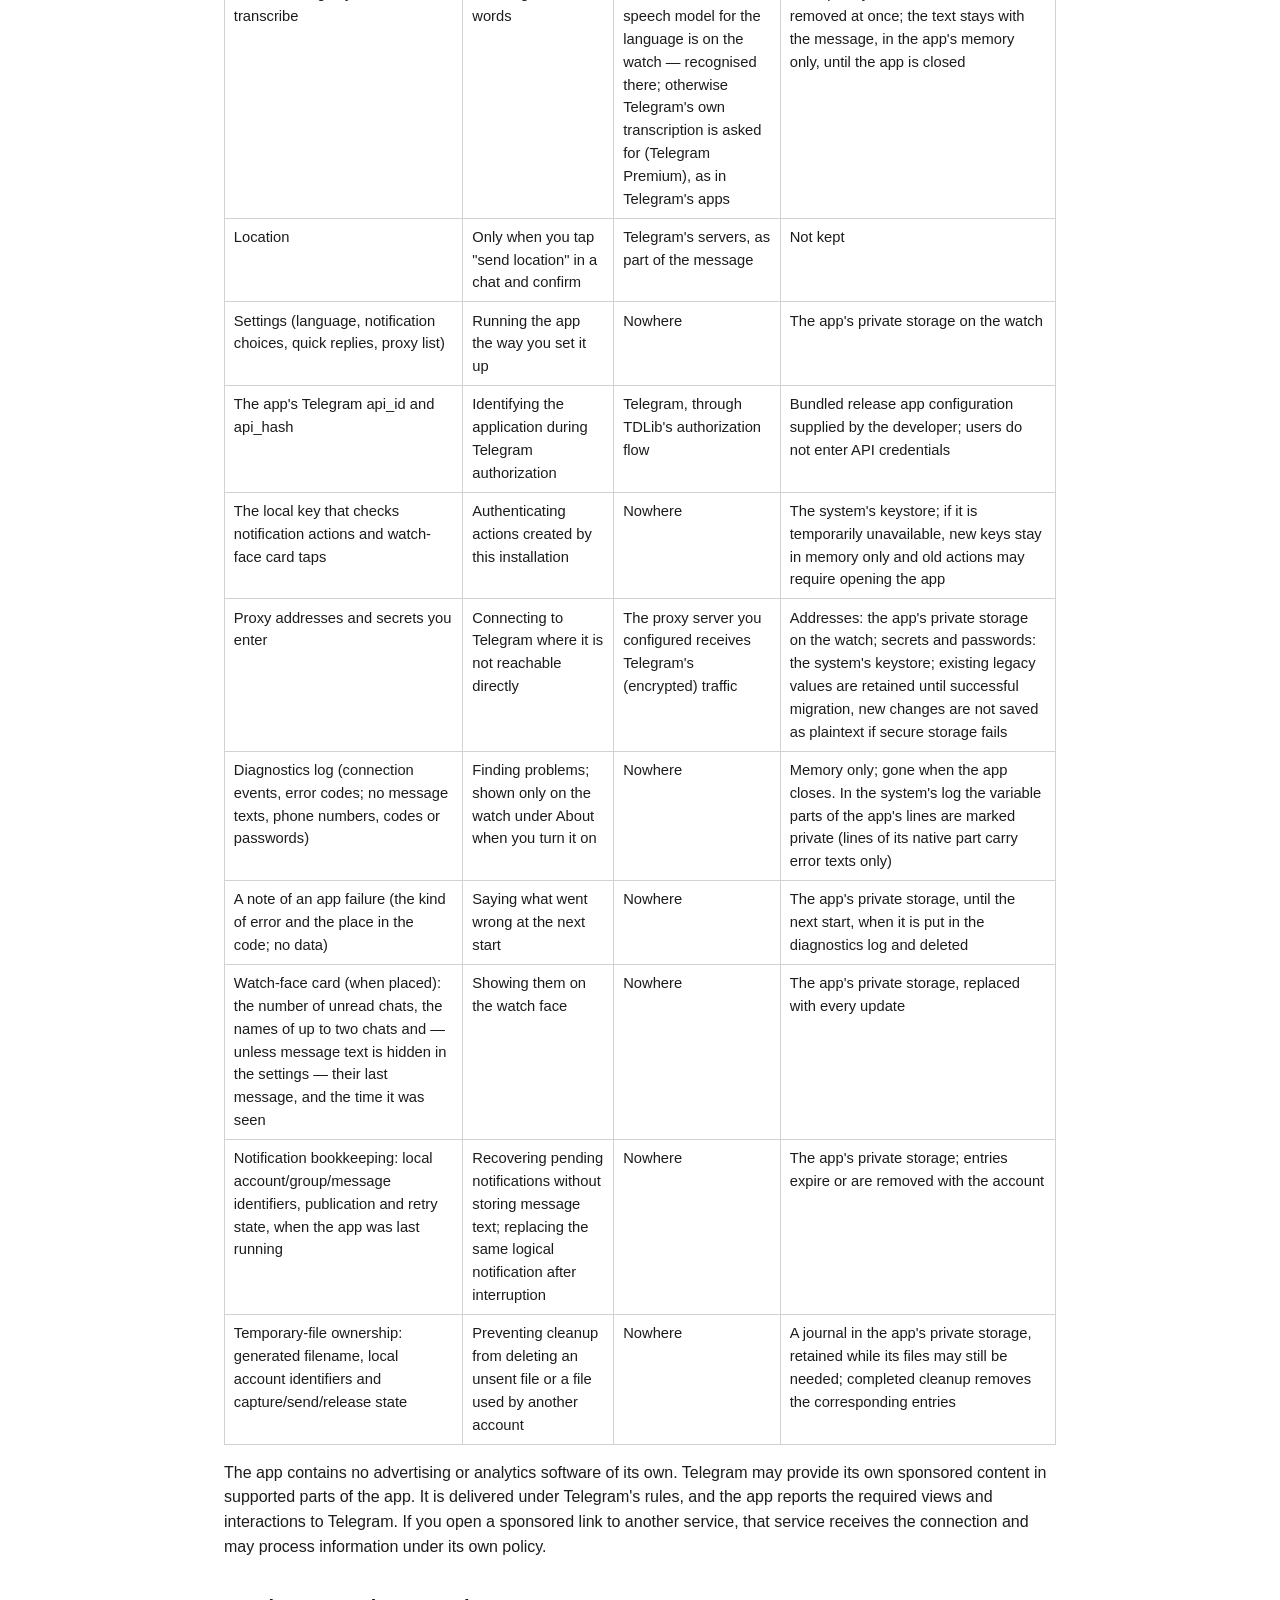
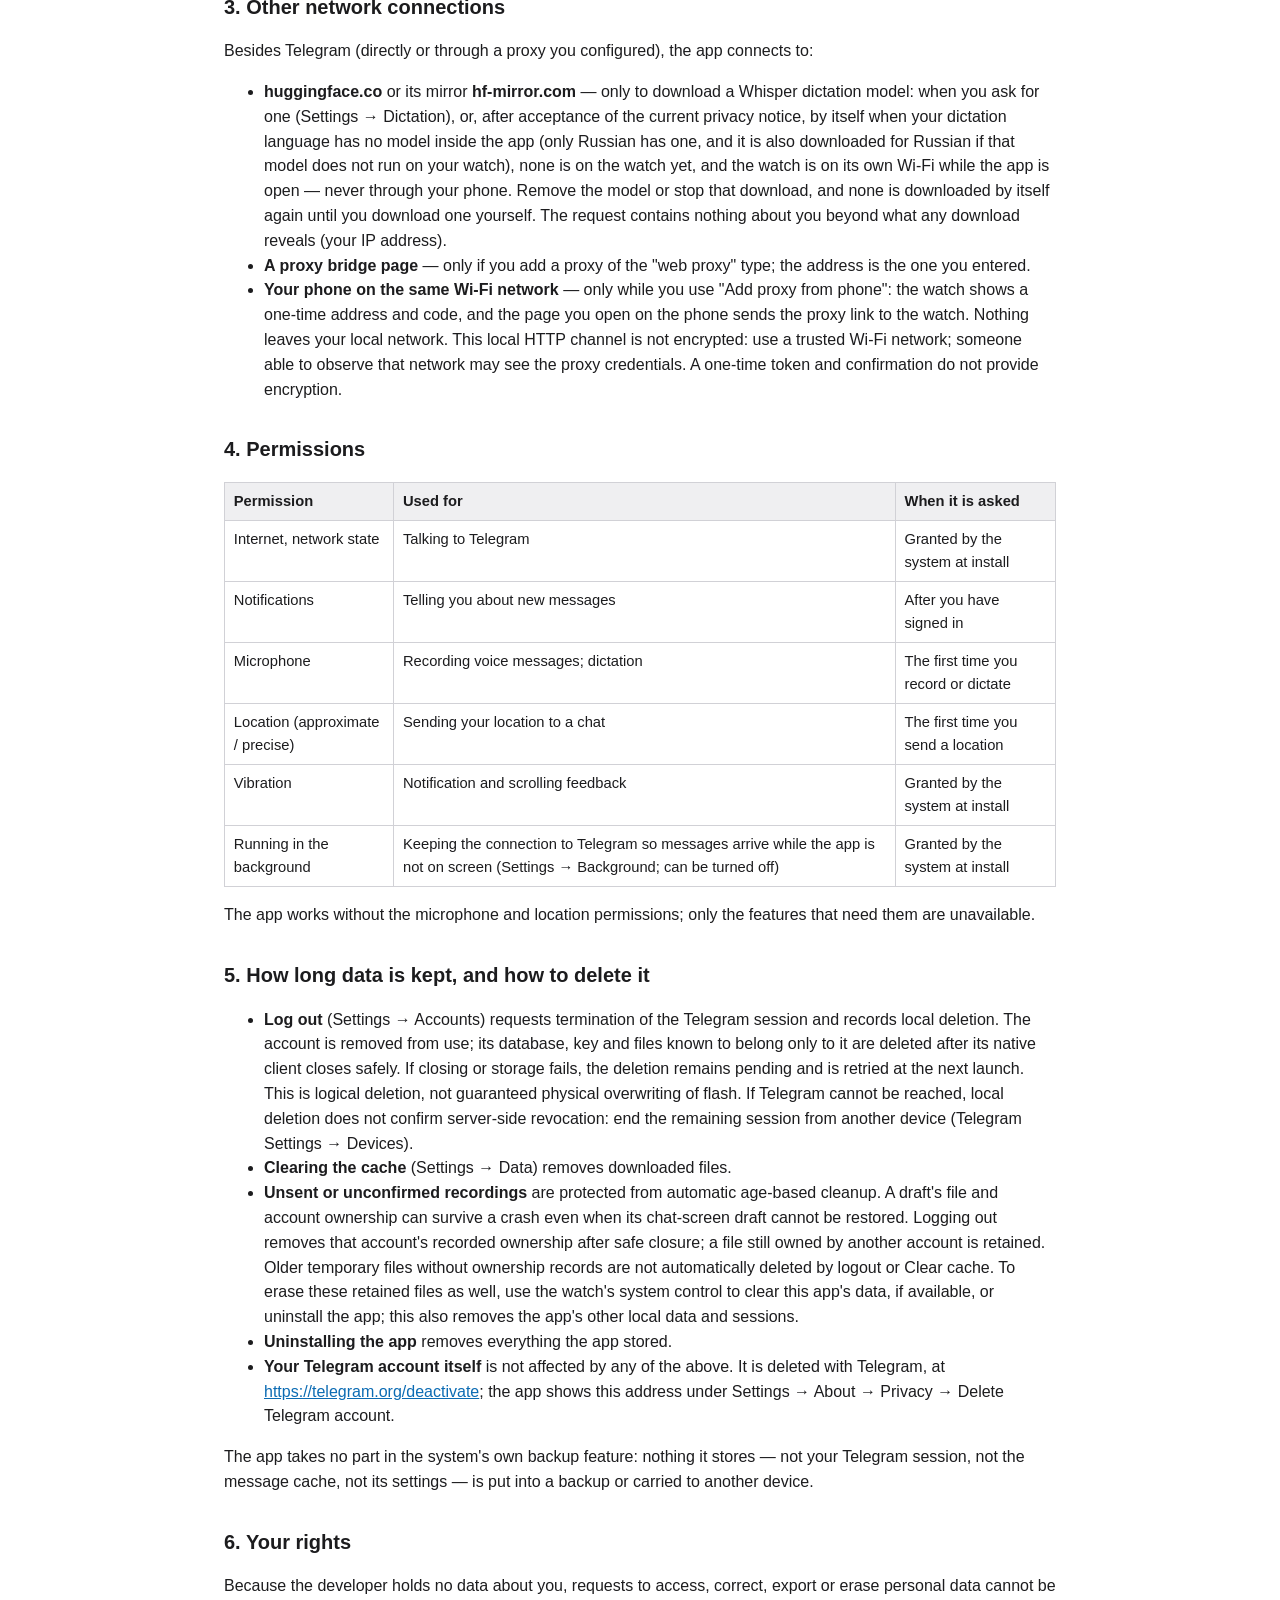
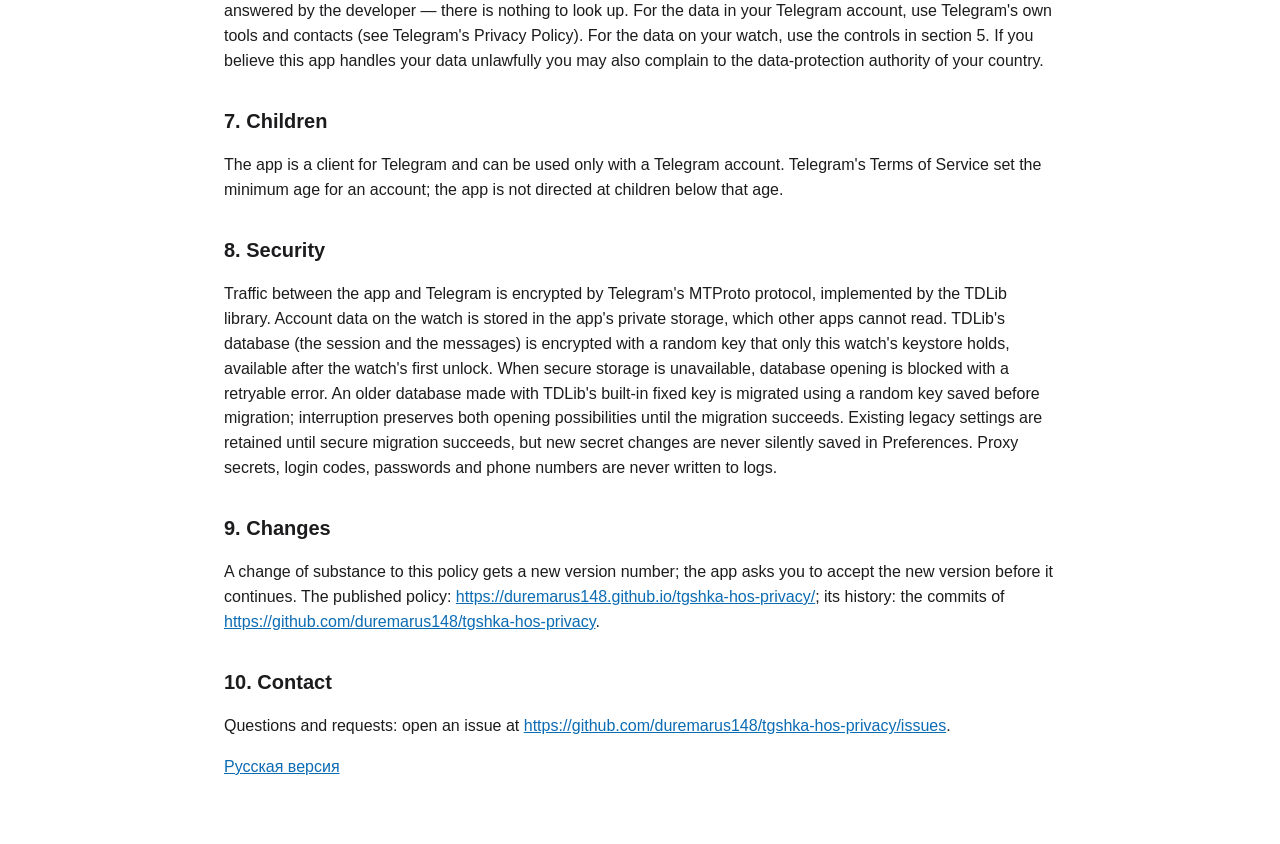
==== commit aac6e87d: "Publish privacy policy version 4" ====
--- a/index.html
+++ b/index.html
@@ -1,81 +1,81 @@
-<!doctype html>
-<html lang="en">
-<head>
-<meta charset="utf-8">
-<meta name="viewport" content="width=device-width, initial-scale=1">
-<title>TGshka HOS — Privacy Policy</title>
-<link rel="alternate" hreflang="ru" href="ru/">
-<style>
-:root { color-scheme: light dark; --fg: #1c1c1e; --bg: #ffffff; --muted: #5e5e62; --line: #d1d1d6; --link: #0b6bb3; }
-@media (prefers-color-scheme: dark) { :root { --fg: #f2f2f7; --bg: #000000; --muted: #a0a0a5; --line: #3a3a3c; --link: #6ab3f3; } }
-body { margin: 0; background: var(--bg); color: var(--fg); font: 16px/1.55 -apple-system, "Segoe UI", Roboto, "Noto Sans", sans-serif; }
-main { max-width: 52rem; margin: 0 auto; padding: 1.5rem 1rem 3rem; }
-h1 { font-size: 1.7rem; line-height: 1.25; } h2 { font-size: 1.25rem; margin-top: 2rem; }
-a { color: var(--link); } .meta { color: var(--muted); }
-.table { overflow-x: auto; } table { border-collapse: collapse; width: 100%; min-width: 34rem; font-size: 0.92rem; }
-th, td { border: 1px solid var(--line); padding: 0.45rem 0.55rem; vertical-align: top; text-align: left; }
-th { background: color-mix(in srgb, var(--line) 35%, transparent); }
-</style>
-</head>
-<body>
-<main>
-<h1>TGshka HOS — Privacy Policy</h1>
-<p class="meta"><em>Version 3 · prepared 2 November 2026; applies to the release requesting consent version 3 · previous version 2: 27 October 2026 · <a href="ru/">Русская версия</a></em></p>
-<p>TGshka HOS is an unofficial Telegram client for HarmonyOS watches. It is not affiliated with, endorsed by or supported by Telegram. It talks to Telegram through the official Telegram API (the TDLib library).</p>
-<p>This document says what happens to your data when you use the app. The short version: <strong>the developer of TGshka HOS has no servers and receives nothing from the app</strong> — no account data, no messages, no analytics, no crash reports, no advertising identifiers. Account messages travel between your watch and Telegram. Optional model downloads and configured proxies also contact the recipients described in section 3.</p>
-<h2>1. Who is responsible for what</h2>
-<div class="table"><table><thead><tr><th>Party</th><th>Role</th></tr></thead><tbody>
-<tr><td>You</td><td>Decide to sign in to your Telegram account on the watch and what to send.</td></tr>
-<tr><td>Telegram</td><td>Operates the service your account, chats and files live in. Telegram processes your data under its own <a href="https://telegram.org/privacy">Privacy Policy</a> and <a href="https://telegram.org/tos">Terms of Service</a>.</td></tr>
-<tr><td>The developer of TGshka HOS</td><td>Publishes the app. Does not operate any server the app connects to and does not collect, receive, store or share personal data from the app.</td></tr>
-</tbody></table></div>
-<h2>2. What the app processes, and where</h2>
-<div class="table"><table><thead><tr><th>Data</th><th>Why</th><th>Where it goes</th><th>Where it is kept</th></tr></thead><tbody>
-<tr><td>Phone number, login code, two-step password, QR login token</td><td>Signing in to your Telegram account</td><td>Telegram's servers</td><td>The password and code are not stored; the session key Telegram issues is kept in TDLib's database in the app's private storage on the watch, encrypted (section 8; existing legacy databases are migrated; an unavailable keystore blocks opening instead of creating a less protected database)</td></tr>
-<tr><td>Messages, chats, contacts, profile data, media files of your account</td><td>Showing and sending them — the purpose of the app</td><td>Telegram's servers</td><td>A local cache in the app's private storage on the watch, limited in size (Settings → Data), removed when you log out. The messages are in TDLib's encrypted database; downloaded files are kept as they are</td></tr>
-<tr><td>Voice recordings</td><td>Voice messages you choose to send</td><td>Telegram's servers, as part of the message</td><td>Private temporary files. Drafts and sends awaiting confirmation are retained. For tracked files confirmed no longer needed, cleanup is attempted after seven days, when clearing the cache (with a short grace period), or after safely closing their owning account. Errors and bounded cleanup batches can delay removal. Legacy files without recorded ownership and uncertain send outcomes are retained to avoid deleting unsent material; see section 5</td></tr>
-<tr><td>Voice messages you play</td><td>Playing them</td><td>Nowhere</td><td>A decoded copy in the app's cache (64 MB at most), removed when you log out or clear the cache</td></tr>
-<tr><td>Speech for dictation</td><td>Turning speech into text you can edit and send</td><td><strong>Nowhere</strong> — speech is recognised on the watch</td><td>Not kept</td></tr>
-<tr><td>Voice messages you ask to transcribe</td><td>Showing their words</td><td><strong>Nowhere</strong> when a speech model for the language is on the watch — recognised there; otherwise Telegram's own transcription is asked for (Telegram Premium), as in Telegram's apps</td><td>A temporary sound file on the watch, removed at once; the text stays with the message, in the app's memory only, until the app is closed</td></tr>
-<tr><td>Location</td><td>Only when you tap "send location" in a chat and confirm</td><td>Telegram's servers, as part of the message</td><td>Not kept</td></tr>
-<tr><td>Settings (language, notification choices, quick replies, proxy list)</td><td>Running the app the way you set it up</td><td>Nowhere</td><td>The app's private storage on the watch</td></tr>
-<tr><td>The app's Telegram api_id and api_hash</td><td>Identifying the application during Telegram authorization</td><td>Telegram, through TDLib's authorization flow</td><td>Release app configuration; user-entered api_hash is kept in the system's keystore</td></tr>
-<tr><td>The local key that checks notification actions and watch-face card taps</td><td>Authenticating actions created by this installation</td><td>Nowhere</td><td>The system's keystore; if it is temporarily unavailable, new keys stay in memory only and old actions may require opening the app</td></tr>
-<tr><td>Proxy addresses and secrets you enter</td><td>Connecting to Telegram where it is not reachable directly</td><td>The proxy server you configured receives Telegram's (encrypted) traffic</td><td>Addresses: the app's private storage on the watch; secrets and passwords: the system's keystore; existing legacy values are retained until successful migration, new changes are not saved as plaintext if secure storage fails</td></tr>
-<tr><td>Diagnostics log (connection events, error codes; no message texts, phone numbers, codes or passwords)</td><td>Finding problems; shown only on the watch under About when you turn it on</td><td>Nowhere</td><td>Memory only; gone when the app closes. In the system's log the variable parts of the app's lines are marked private (lines of its native part carry error texts only)</td></tr>
-<tr><td>A note of an app failure (the kind of error and the place in the code; no data)</td><td>Saying what went wrong at the next start</td><td>Nowhere</td><td>The app's private storage, until the next start, when it is put in the diagnostics log and deleted</td></tr>
-<tr><td>Watch-face card (when placed): the number of unread chats, the names of up to two chats and — unless message text is hidden in the settings — their last message, and the time it was seen</td><td>Showing them on the watch face</td><td>Nowhere</td><td>The app's private storage, replaced with every update</td></tr>
-<tr><td>Notification bookkeeping: local account/group/message identifiers, publication and retry state, when the app was last running</td><td>Recovering pending notifications without storing message text; replacing the same logical notification after interruption</td><td>Nowhere</td><td>The app's private storage; entries expire or are removed with the account</td></tr>
-<tr><td>Temporary-file ownership: generated filename, local account identifiers and capture/send/release state</td><td>Preventing cleanup from deleting an unsent file or a file used by another account</td><td>Nowhere</td><td>A journal in the app's private storage, retained while its files may still be needed; completed cleanup removes the corresponding entries</td></tr>
-</tbody></table></div>
-<p>The app contains no advertising or analytics software of its own. In channels, Telegram may show its own "sponsored messages"; they are delivered by Telegram under Telegram's rules, and the app reports to Telegram that one was shown or opened, as Telegram's API terms require.</p>
-<h2>3. Other network connections</h2>
-<p>Besides Telegram (directly or through a proxy you configured), the app connects to:</p>
-<ul><li><strong>huggingface.co</strong> or its mirror <strong>hf-mirror.com</strong> — only to download a Whisper dictation model: when you ask for one (Settings → Dictation), or, after acceptance of the current privacy notice, by itself when your dictation language has no model inside the app (only Russian has one, and it is also downloaded for Russian if that model does not run on your watch), none is on the watch yet, and the watch is on its own Wi‑Fi while the app is open — never through your phone. Remove the model or stop that download, and none is downloaded by itself again until you download one yourself. The request contains nothing about you beyond what any download reveals (your IP address).</li><li><strong>A proxy bridge page</strong> — only if you add a proxy of the "web proxy" type; the address is the one you entered.</li><li><strong>Your phone on the same Wi-Fi network</strong> — only while you use "Add proxy from phone": the watch shows a one-time address and code, and the page you open on the phone sends the proxy link to the watch. Nothing leaves your local network. This local HTTP channel is not encrypted: use a trusted Wi-Fi network; someone able to observe that network may see the proxy credentials. A one-time token and confirmation do not provide encryption.</li></ul>
-<h2>4. Permissions</h2>
-<div class="table"><table><thead><tr><th>Permission</th><th>Used for</th><th>When it is asked</th></tr></thead><tbody>
-<tr><td>Internet, network state</td><td>Talking to Telegram</td><td>Granted by the system at install</td></tr>
-<tr><td>Notifications</td><td>Telling you about new messages</td><td>After you have signed in</td></tr>
-<tr><td>Microphone</td><td>Recording voice messages; dictation</td><td>The first time you record or dictate</td></tr>
-<tr><td>Location (approximate / precise)</td><td>Sending your location to a chat</td><td>The first time you send a location</td></tr>
-<tr><td>Vibration</td><td>Notification and scrolling feedback</td><td>Granted by the system at install</td></tr>
-<tr><td>Running in the background</td><td>Keeping the connection to Telegram so messages arrive while the app is not on screen (Settings → Background; can be turned off)</td><td>Granted by the system at install</td></tr>
-</tbody></table></div>
-<p>The app works without the microphone and location permissions; only the features that need them are unavailable.</p>
-<h2>5. How long data is kept, and how to delete it</h2>
-<ul><li><strong>Log out</strong> (Settings → Accounts) requests termination of the Telegram session and records local deletion. The account is removed from use; its database, key and files known to belong only to it are deleted after its native client closes safely. If closing or storage fails, the deletion remains pending and is retried at the next launch. This is logical deletion, not guaranteed physical overwriting of flash. If Telegram cannot be reached, local deletion does not confirm server-side revocation: end the remaining session from another device (Telegram Settings → Devices).</li><li><strong>Clearing the cache</strong> (Settings → Data) removes downloaded files.</li><li><strong>Unsent or unconfirmed recordings</strong> are protected from automatic age-based cleanup. A draft's file and account ownership can survive a crash even when its chat-screen draft cannot be restored. Logging out removes that account's recorded ownership after safe closure; a file still owned by another account is retained. Older temporary files without ownership records are not automatically deleted by logout or Clear cache. To erase these retained files as well, use the watch's system control to clear this app's data, if available, or uninstall the app; this also removes the app's other local data and sessions.</li><li><strong>Uninstalling the app</strong> removes everything the app stored.</li><li><strong>Your Telegram account itself</strong> is not affected by any of the above. It is deleted with Telegram, at <a href="https://telegram.org/deactivate">https://telegram.org/deactivate</a>; the app shows this address under Settings → About → Privacy → Delete Telegram account.</li></ul>
-<p>The app takes no part in the system's own backup feature: nothing it stores — not your Telegram session, not the message cache, not its settings — is put into a backup or carried to another device.</p>
-<h2>6. Your rights</h2>
-<p>Because the developer holds no data about you, requests to access, correct, export or erase personal data cannot be answered by the developer — there is nothing to look up. For the data in your Telegram account, use Telegram's own tools and contacts (see Telegram's Privacy Policy). For the data on your watch, use the controls in section 5. If you believe this app handles your data unlawfully you may also complain to the data-protection authority of your country.</p>
-<h2>7. Children</h2>
-<p>The app is a client for Telegram and can be used only with a Telegram account. Telegram's Terms of Service set the minimum age for an account; the app is not directed at children below that age.</p>
-<h2>8. Security</h2>
-<p>Traffic between the app and Telegram is encrypted by Telegram's MTProto protocol, implemented by the TDLib library. Account data on the watch is stored in the app's private storage, which other apps cannot read. TDLib's database (the session and the messages) is encrypted with a random key that only this watch's keystore holds, available after the watch's first unlock. When secure storage is unavailable, database opening is blocked with a retryable error. An older database made with TDLib's built-in fixed key is migrated using a random key saved before migration; interruption preserves both opening possibilities until the migration succeeds. Existing legacy settings are retained until secure migration succeeds, but new secret changes are never silently saved in Preferences. Proxy secrets, login codes, passwords and phone numbers are never written to logs.</p>
-<h2>9. Changes</h2>
-<p>A change of substance to this policy gets a new version number; the app asks you to accept the new version before it continues. The published policy: <a href="https://duremarus148.github.io/tgshka-hos-privacy/">https://duremarus148.github.io/tgshka-hos-privacy/</a>; its history: the commits of <a href="https://github.com/duremarus148/tgshka-hos-privacy">https://github.com/duremarus148/tgshka-hos-privacy</a>.</p>
-<h2>10. Contact</h2>
-<p>Questions and requests: open an issue at <a href="https://github.com/duremarus148/tgshka-hos-privacy/issues">https://github.com/duremarus148/tgshka-hos-privacy/issues</a>.</p>
-<p class="meta"><a href="ru/">Русская версия</a></p>
-</main>
-</body>
-</html>
+<!doctype html>
+<html lang="en">
+<head>
+<meta charset="utf-8">
+<meta name="viewport" content="width=device-width, initial-scale=1">
+<title>TGshka HOS — Privacy Policy</title>
+<link rel="alternate" hreflang="ru" href="ru/">
+<style>
+:root { color-scheme: light dark; --fg: #1c1c1e; --bg: #ffffff; --muted: #5e5e62; --line: #d1d1d6; --link: #0b6bb3; }
+@media (prefers-color-scheme: dark) { :root { --fg: #f2f2f7; --bg: #000000; --muted: #a0a0a5; --line: #3a3a3c; --link: #6ab3f3; } }
+body { margin: 0; background: var(--bg); color: var(--fg); font: 16px/1.55 -apple-system, "Segoe UI", Roboto, "Noto Sans", sans-serif; }
+main { max-width: 52rem; margin: 0 auto; padding: 1.5rem 1rem 3rem; }
+h1 { font-size: 1.7rem; line-height: 1.25; } h2 { font-size: 1.25rem; margin-top: 2rem; }
+a { color: var(--link); } .meta { color: var(--muted); }
+.table { overflow-x: auto; } table { border-collapse: collapse; width: 100%; min-width: 34rem; font-size: 0.92rem; }
+th, td { border: 1px solid var(--line); padding: 0.45rem 0.55rem; vertical-align: top; text-align: left; }
+th { background: color-mix(in srgb, var(--line) 35%, transparent); }
+</style>
+</head>
+<body>
+<main>
+<h1>TGshka HOS — Privacy Policy</h1>
+<p class="meta"><em>Version 4 · prepared 15 November 2026; applies to the release requesting consent version 4 · previous version 3: 2 November 2026 · <a href="ru/">Русская версия</a></em></p>
+<p>TGshka HOS is an unofficial Telegram client for HarmonyOS watches. It is not affiliated with, endorsed by or supported by Telegram. It talks to Telegram through the official Telegram API (the TDLib library).</p>
+<p>This document says what happens to your data when you use the app. The short version: <strong>the developer of TGshka HOS has no servers and receives nothing from the app</strong> — no account data, no messages, no analytics, no crash reports, no advertising identifiers. Account messages travel between your watch and Telegram. Optional model downloads and configured proxies also contact the recipients described in section 3.</p>
+<h2>1. Who is responsible for what</h2>
+<div class="table"><table><thead><tr><th>Party</th><th>Role</th></tr></thead><tbody>
+<tr><td>You</td><td>Decide to sign in to your Telegram account on the watch and what to send.</td></tr>
+<tr><td>Telegram</td><td>Operates the service your account, chats and files live in. Telegram processes your data under its own <a href="https://telegram.org/privacy">Privacy Policy</a> and <a href="https://telegram.org/tos">Terms of Service</a>.</td></tr>
+<tr><td>The developer of TGshka HOS</td><td>Publishes the app. Does not operate any server the app connects to and does not collect, receive, store or share personal data from the app.</td></tr>
+</tbody></table></div>
+<h2>2. What the app processes, and where</h2>
+<div class="table"><table><thead><tr><th>Data</th><th>Why</th><th>Where it goes</th><th>Where it is kept</th></tr></thead><tbody>
+<tr><td>Phone number, login code, two-step password, QR login token</td><td>Signing in to your Telegram account</td><td>Telegram's servers</td><td>The password and code are not stored; the session key Telegram issues is kept in TDLib's database in the app's private storage on the watch, encrypted (section 8; existing legacy databases are migrated; an unavailable keystore blocks opening instead of creating a less protected database)</td></tr>
+<tr><td>Messages, chats, contacts, profile data, media files of your account</td><td>Showing and sending them — the purpose of the app</td><td>Telegram's servers</td><td>A local cache in the app's private storage on the watch, limited in size (Settings → Data), removed when you log out. The messages are in TDLib's encrypted database; downloaded files are kept as they are</td></tr>
+<tr><td>Voice recordings</td><td>Voice messages you choose to send</td><td>Telegram's servers, as part of the message</td><td>Private temporary files. Drafts and sends awaiting confirmation are retained. For tracked files confirmed no longer needed, cleanup is attempted after seven days, when clearing the cache (with a short grace period), or after safely closing their owning account. Errors and bounded cleanup batches can delay removal. Legacy files without recorded ownership and uncertain send outcomes are retained to avoid deleting unsent material; see section 5</td></tr>
+<tr><td>Voice messages you play</td><td>Playing them</td><td>Nowhere</td><td>A decoded copy in the app's cache (64 MB at most), removed when you log out or clear the cache</td></tr>
+<tr><td>Speech for dictation</td><td>Turning speech into text you can edit and send</td><td><strong>Nowhere</strong> — speech is recognised on the watch</td><td>Not kept</td></tr>
+<tr><td>Voice messages you ask to transcribe</td><td>Showing their words</td><td><strong>Nowhere</strong> when a speech model for the language is on the watch — recognised there; otherwise Telegram's own transcription is asked for (Telegram Premium), as in Telegram's apps</td><td>A temporary sound file on the watch, removed at once; the text stays with the message, in the app's memory only, until the app is closed</td></tr>
+<tr><td>Location</td><td>Only when you tap "send location" in a chat and confirm</td><td>Telegram's servers, as part of the message</td><td>Not kept</td></tr>
+<tr><td>Settings (language, notification choices, quick replies, proxy list)</td><td>Running the app the way you set it up</td><td>Nowhere</td><td>The app's private storage on the watch</td></tr>
+<tr><td>The app's Telegram api_id and api_hash</td><td>Identifying the application during Telegram authorization</td><td>Telegram, through TDLib's authorization flow</td><td>Bundled release app configuration supplied by the developer; users do not enter API credentials</td></tr>
+<tr><td>The local key that checks notification actions and watch-face card taps</td><td>Authenticating actions created by this installation</td><td>Nowhere</td><td>The system's keystore; if it is temporarily unavailable, new keys stay in memory only and old actions may require opening the app</td></tr>
+<tr><td>Proxy addresses and secrets you enter</td><td>Connecting to Telegram where it is not reachable directly</td><td>The proxy server you configured receives Telegram's (encrypted) traffic</td><td>Addresses: the app's private storage on the watch; secrets and passwords: the system's keystore; existing legacy values are retained until successful migration, new changes are not saved as plaintext if secure storage fails</td></tr>
+<tr><td>Diagnostics log (connection events, error codes; no message texts, phone numbers, codes or passwords)</td><td>Finding problems; shown only on the watch under About when you turn it on</td><td>Nowhere</td><td>Memory only; gone when the app closes. In the system's log the variable parts of the app's lines are marked private (lines of its native part carry error texts only)</td></tr>
+<tr><td>A note of an app failure (the kind of error and the place in the code; no data)</td><td>Saying what went wrong at the next start</td><td>Nowhere</td><td>The app's private storage, until the next start, when it is put in the diagnostics log and deleted</td></tr>
+<tr><td>Watch-face card (when placed): the number of unread chats, the names of up to two chats and — unless message text is hidden in the settings — their last message, and the time it was seen</td><td>Showing them on the watch face</td><td>Nowhere</td><td>The app's private storage, replaced with every update</td></tr>
+<tr><td>Notification bookkeeping: local account/group/message identifiers, publication and retry state, when the app was last running</td><td>Recovering pending notifications without storing message text; replacing the same logical notification after interruption</td><td>Nowhere</td><td>The app's private storage; entries expire or are removed with the account</td></tr>
+<tr><td>Temporary-file ownership: generated filename, local account identifiers and capture/send/release state</td><td>Preventing cleanup from deleting an unsent file or a file used by another account</td><td>Nowhere</td><td>A journal in the app's private storage, retained while its files may still be needed; completed cleanup removes the corresponding entries</td></tr>
+</tbody></table></div>
+<p>The app contains no advertising or analytics software of its own. Telegram may provide its own sponsored content in supported parts of the app. It is delivered under Telegram's rules, and the app reports the required views and interactions to Telegram. If you open a sponsored link to another service, that service receives the connection and may process information under its own policy.</p>
+<h2>3. Other network connections</h2>
+<p>Besides Telegram (directly or through a proxy you configured), the app connects to:</p>
+<ul><li><strong>huggingface.co</strong> or its mirror <strong>hf-mirror.com</strong> — only to download a Whisper dictation model: when you ask for one (Settings → Dictation), or, after acceptance of the current privacy notice, by itself when your dictation language has no model inside the app (only Russian has one, and it is also downloaded for Russian if that model does not run on your watch), none is on the watch yet, and the watch is on its own Wi‑Fi while the app is open — never through your phone. Remove the model or stop that download, and none is downloaded by itself again until you download one yourself. The request contains nothing about you beyond what any download reveals (your IP address).</li><li><strong>A proxy bridge page</strong> — only if you add a proxy of the "web proxy" type; the address is the one you entered.</li><li><strong>Your phone on the same Wi-Fi network</strong> — only while you use "Add proxy from phone": the watch shows a one-time address and code, and the page you open on the phone sends the proxy link to the watch. Nothing leaves your local network. This local HTTP channel is not encrypted: use a trusted Wi-Fi network; someone able to observe that network may see the proxy credentials. A one-time token and confirmation do not provide encryption.</li></ul>
+<h2>4. Permissions</h2>
+<div class="table"><table><thead><tr><th>Permission</th><th>Used for</th><th>When it is asked</th></tr></thead><tbody>
+<tr><td>Internet, network state</td><td>Talking to Telegram</td><td>Granted by the system at install</td></tr>
+<tr><td>Notifications</td><td>Telling you about new messages</td><td>After you have signed in</td></tr>
+<tr><td>Microphone</td><td>Recording voice messages; dictation</td><td>The first time you record or dictate</td></tr>
+<tr><td>Location (approximate / precise)</td><td>Sending your location to a chat</td><td>The first time you send a location</td></tr>
+<tr><td>Vibration</td><td>Notification and scrolling feedback</td><td>Granted by the system at install</td></tr>
+<tr><td>Running in the background</td><td>Keeping the connection to Telegram so messages arrive while the app is not on screen (Settings → Background; can be turned off)</td><td>Granted by the system at install</td></tr>
+</tbody></table></div>
+<p>The app works without the microphone and location permissions; only the features that need them are unavailable.</p>
+<h2>5. How long data is kept, and how to delete it</h2>
+<ul><li><strong>Log out</strong> (Settings → Accounts) requests termination of the Telegram session and records local deletion. The account is removed from use; its database, key and files known to belong only to it are deleted after its native client closes safely. If closing or storage fails, the deletion remains pending and is retried at the next launch. This is logical deletion, not guaranteed physical overwriting of flash. If Telegram cannot be reached, local deletion does not confirm server-side revocation: end the remaining session from another device (Telegram Settings → Devices).</li><li><strong>Clearing the cache</strong> (Settings → Data) removes downloaded files.</li><li><strong>Unsent or unconfirmed recordings</strong> are protected from automatic age-based cleanup. A draft's file and account ownership can survive a crash even when its chat-screen draft cannot be restored. Logging out removes that account's recorded ownership after safe closure; a file still owned by another account is retained. Older temporary files without ownership records are not automatically deleted by logout or Clear cache. To erase these retained files as well, use the watch's system control to clear this app's data, if available, or uninstall the app; this also removes the app's other local data and sessions.</li><li><strong>Uninstalling the app</strong> removes everything the app stored.</li><li><strong>Your Telegram account itself</strong> is not affected by any of the above. It is deleted with Telegram, at <a href="https://telegram.org/deactivate">https://telegram.org/deactivate</a>; the app shows this address under Settings → About → Privacy → Delete Telegram account.</li></ul>
+<p>The app takes no part in the system's own backup feature: nothing it stores — not your Telegram session, not the message cache, not its settings — is put into a backup or carried to another device.</p>
+<h2>6. Your rights</h2>
+<p>Because the developer holds no data about you, requests to access, correct, export or erase personal data cannot be answered by the developer — there is nothing to look up. For the data in your Telegram account, use Telegram's own tools and contacts (see Telegram's Privacy Policy). For the data on your watch, use the controls in section 5. If you believe this app handles your data unlawfully you may also complain to the data-protection authority of your country.</p>
+<h2>7. Children</h2>
+<p>The app is a client for Telegram and can be used only with a Telegram account. Telegram's Terms of Service set the minimum age for an account; the app is not directed at children below that age.</p>
+<h2>8. Security</h2>
+<p>Traffic between the app and Telegram is encrypted by Telegram's MTProto protocol, implemented by the TDLib library. Account data on the watch is stored in the app's private storage, which other apps cannot read. TDLib's database (the session and the messages) is encrypted with a random key that only this watch's keystore holds, available after the watch's first unlock. When secure storage is unavailable, database opening is blocked with a retryable error. An older database made with TDLib's built-in fixed key is migrated using a random key saved before migration; interruption preserves both opening possibilities until the migration succeeds. Existing legacy settings are retained until secure migration succeeds, but new secret changes are never silently saved in Preferences. Proxy secrets, login codes, passwords and phone numbers are never written to logs.</p>
+<h2>9. Changes</h2>
+<p>A change of substance to this policy gets a new version number; the app asks you to accept the new version before it continues. The published policy: <a href="https://duremarus148.github.io/tgshka-hos-privacy/">https://duremarus148.github.io/tgshka-hos-privacy/</a>; its history: the commits of <a href="https://github.com/duremarus148/tgshka-hos-privacy">https://github.com/duremarus148/tgshka-hos-privacy</a>.</p>
+<h2>10. Contact</h2>
+<p>Questions and requests: open an issue at <a href="https://github.com/duremarus148/tgshka-hos-privacy/issues">https://github.com/duremarus148/tgshka-hos-privacy/issues</a>.</p>
+<p class="meta"><a href="ru/">Русская версия</a></p>
+</main>
+</body>
+</html>
